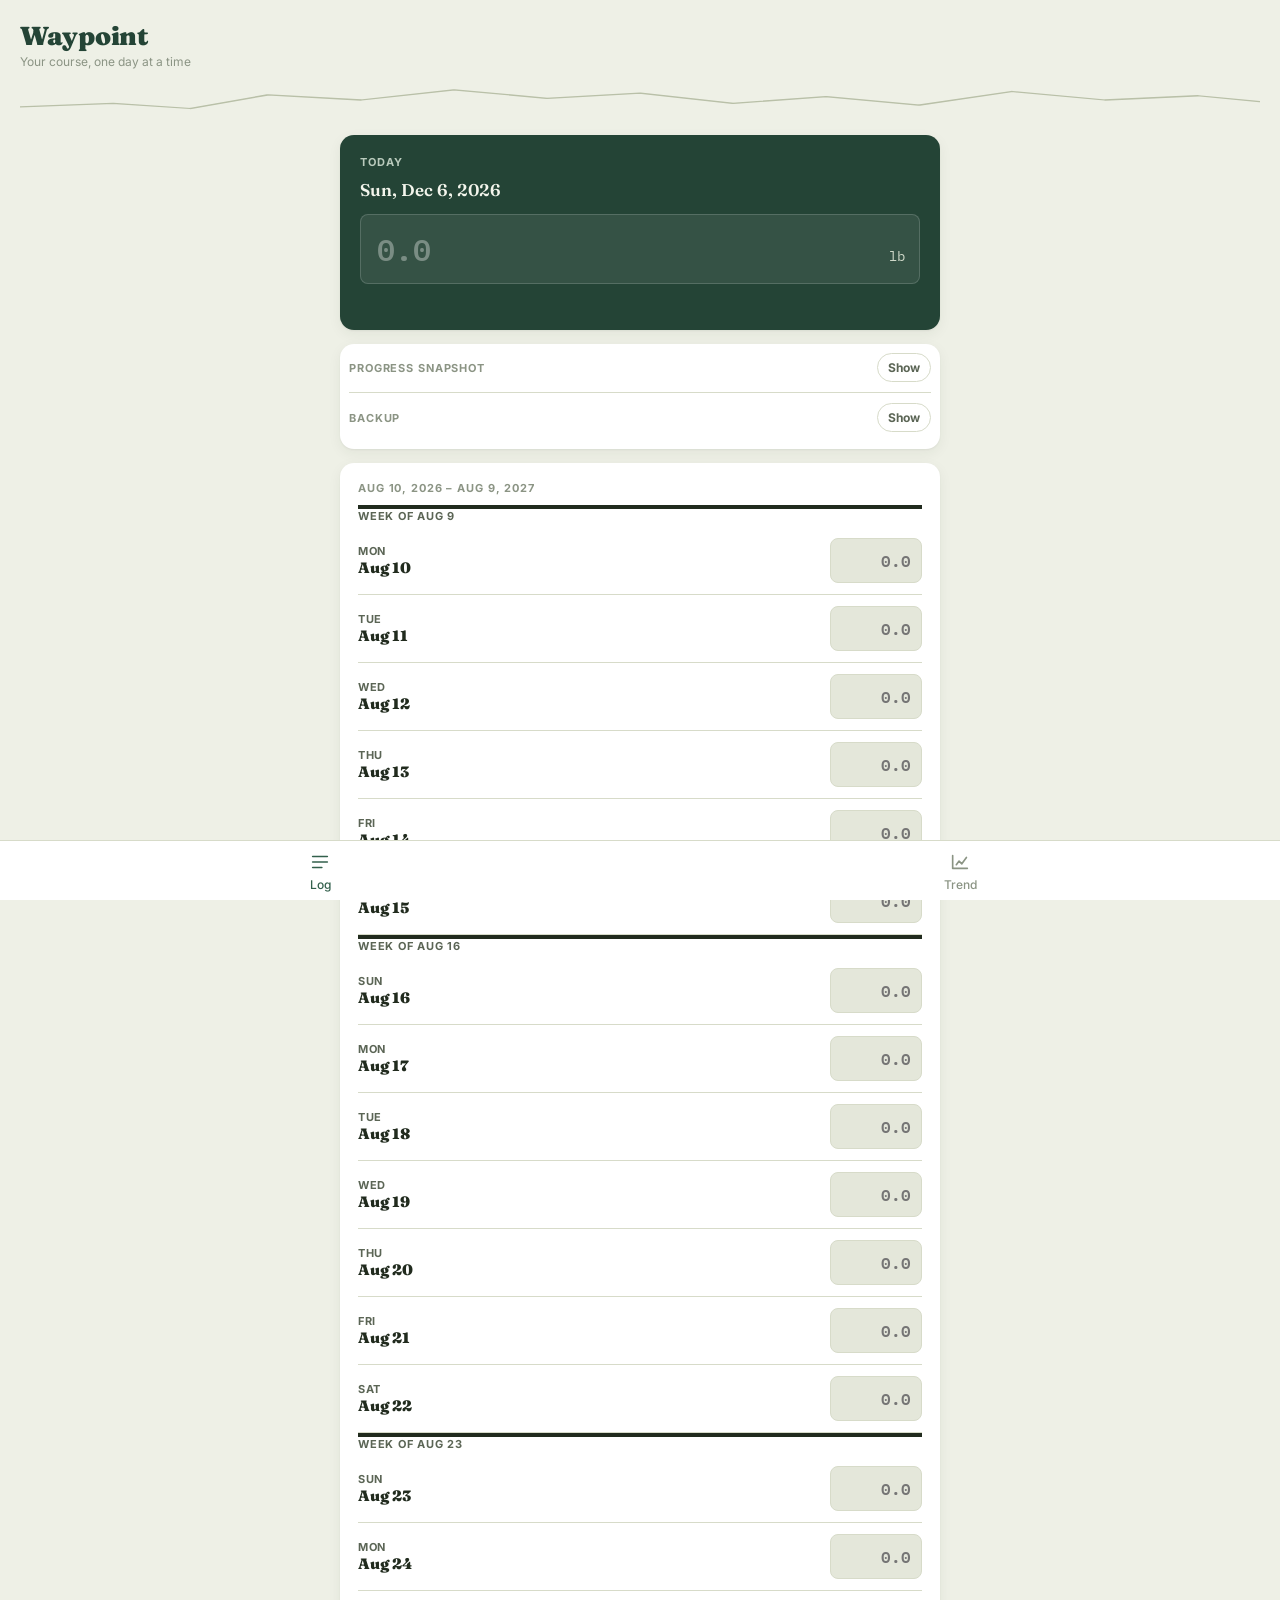
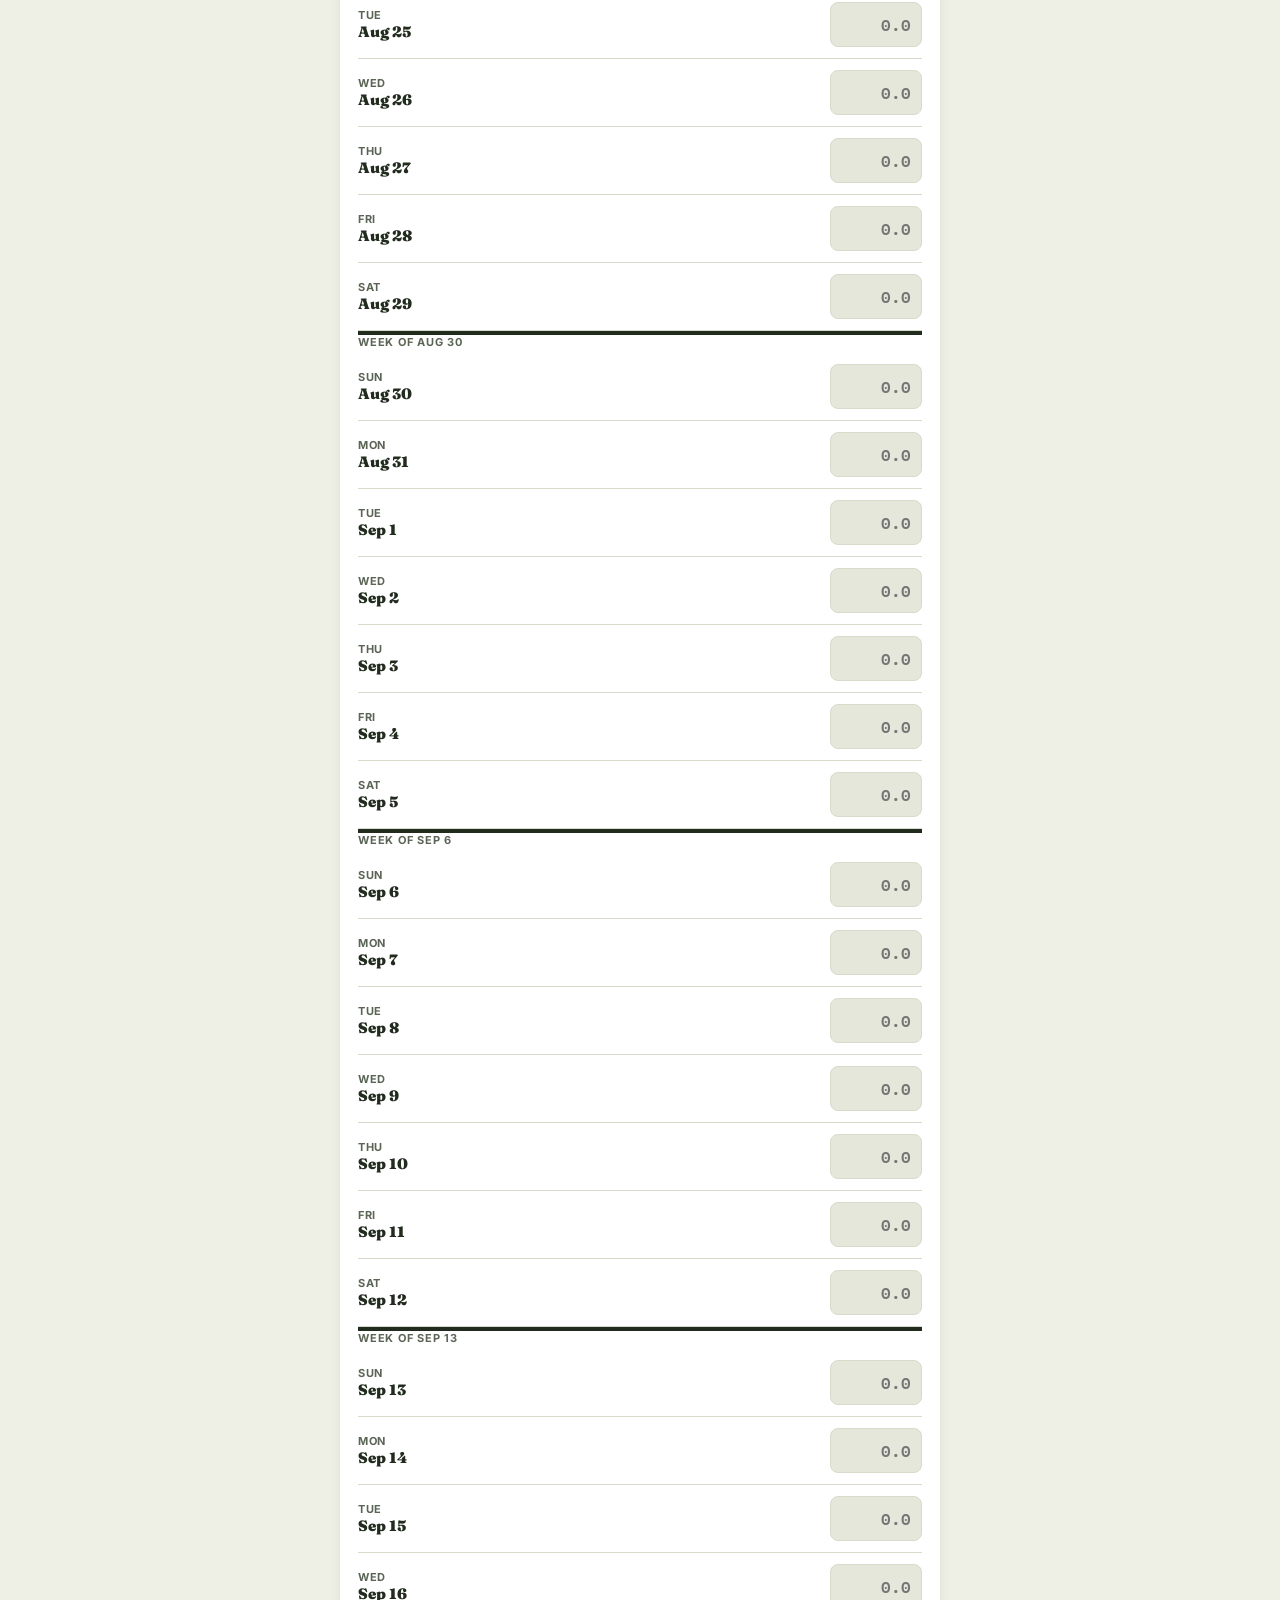
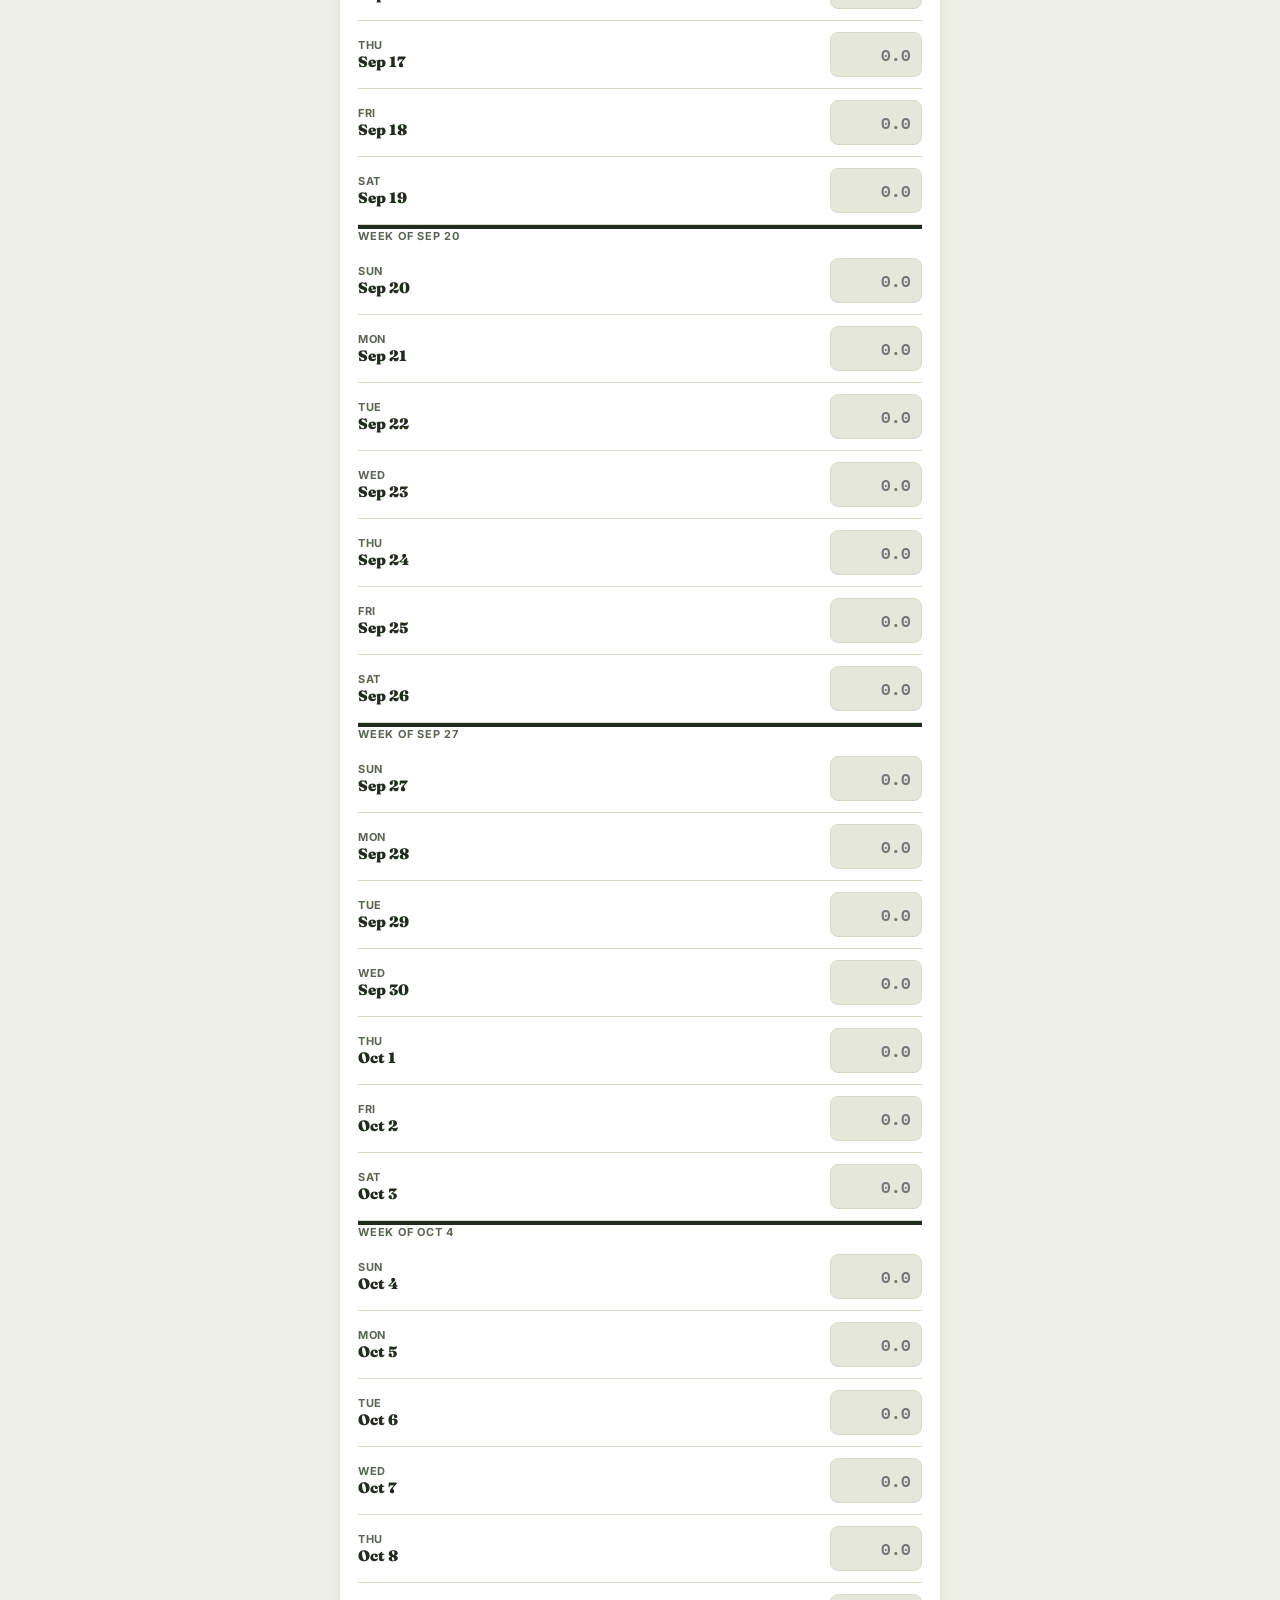
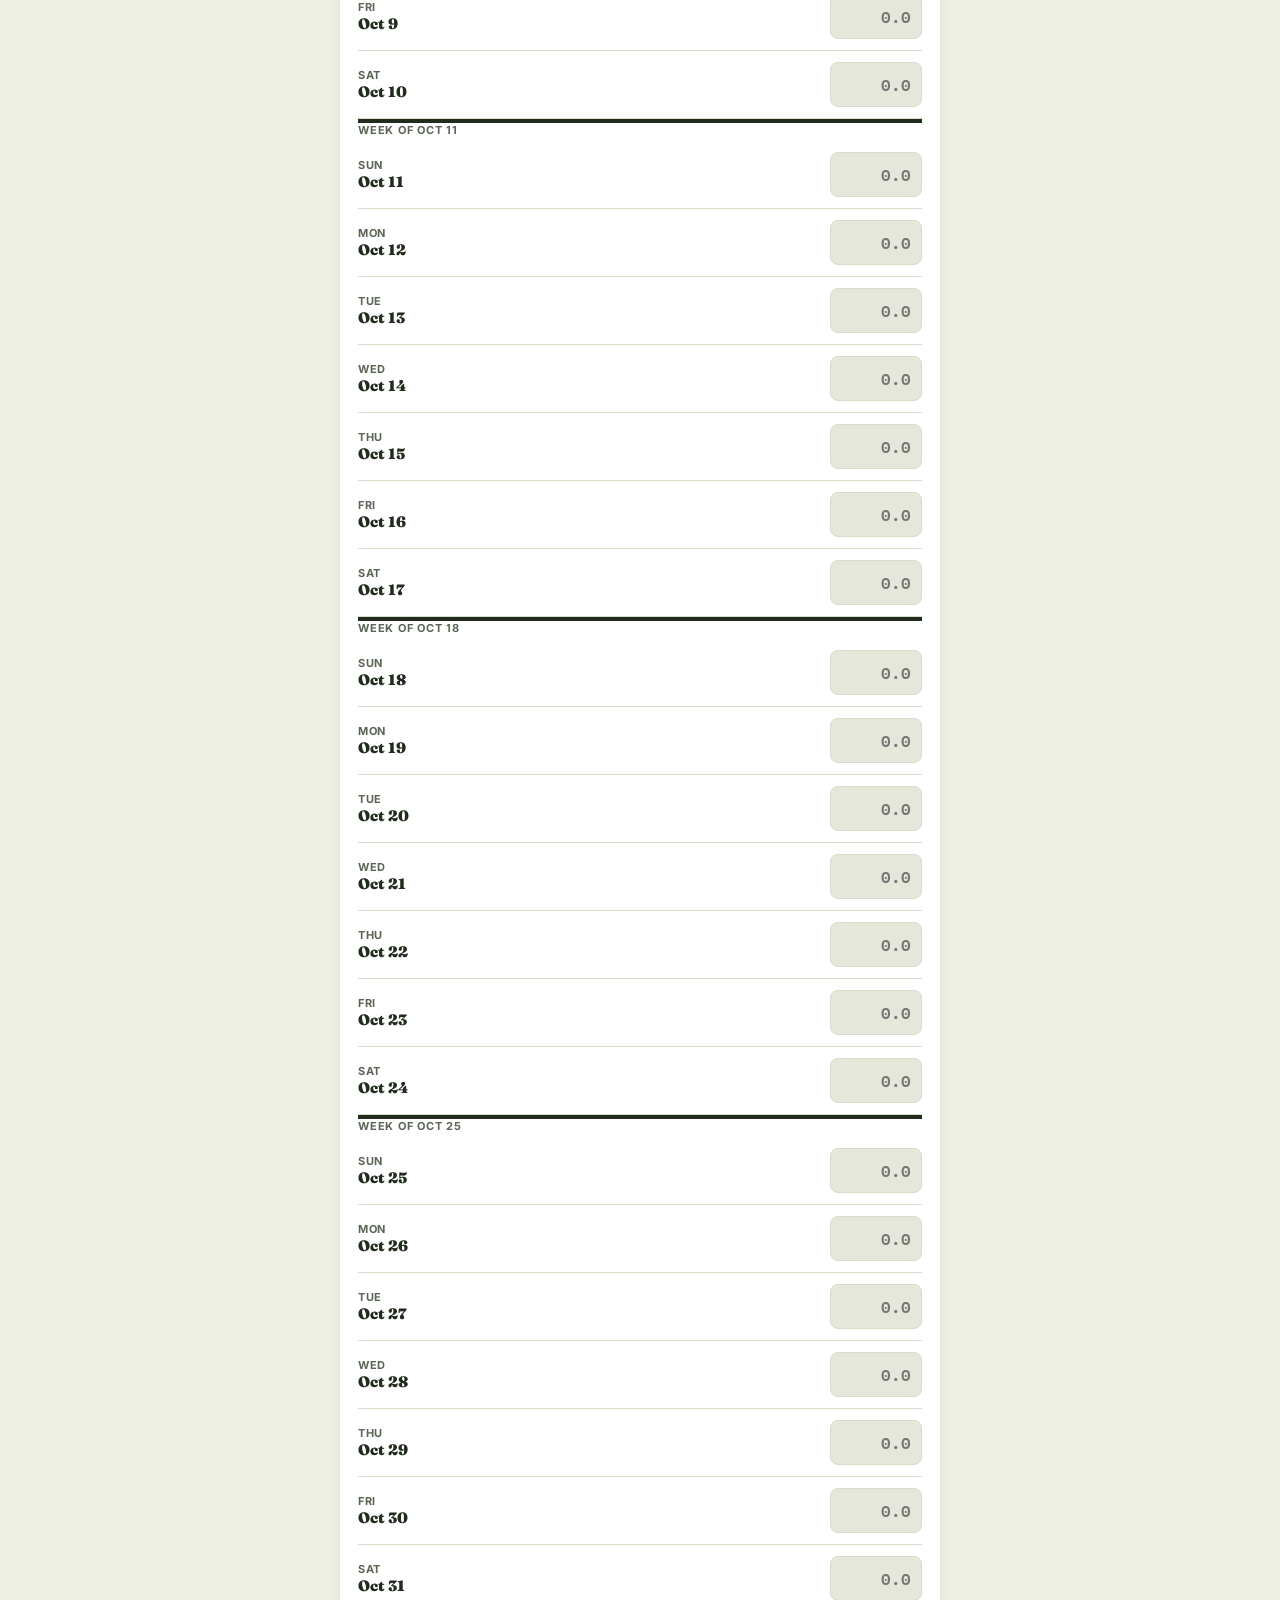
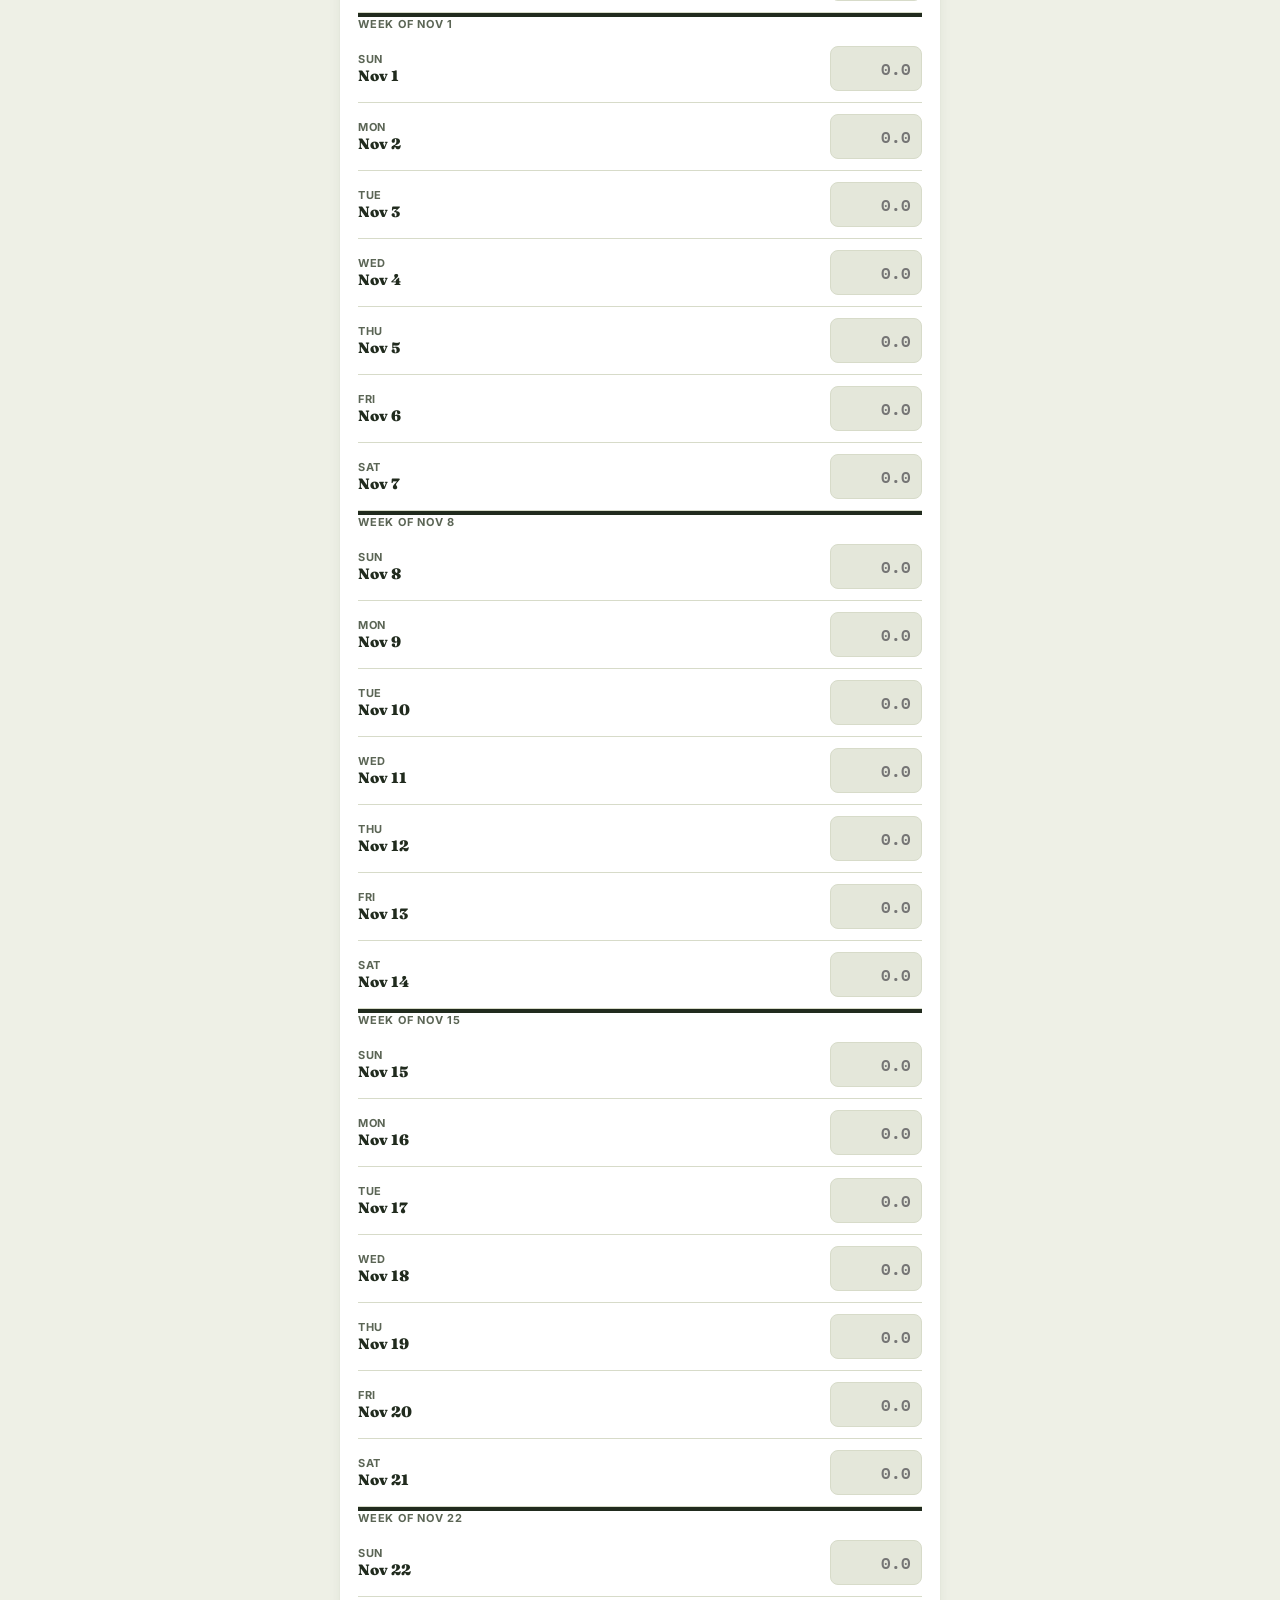
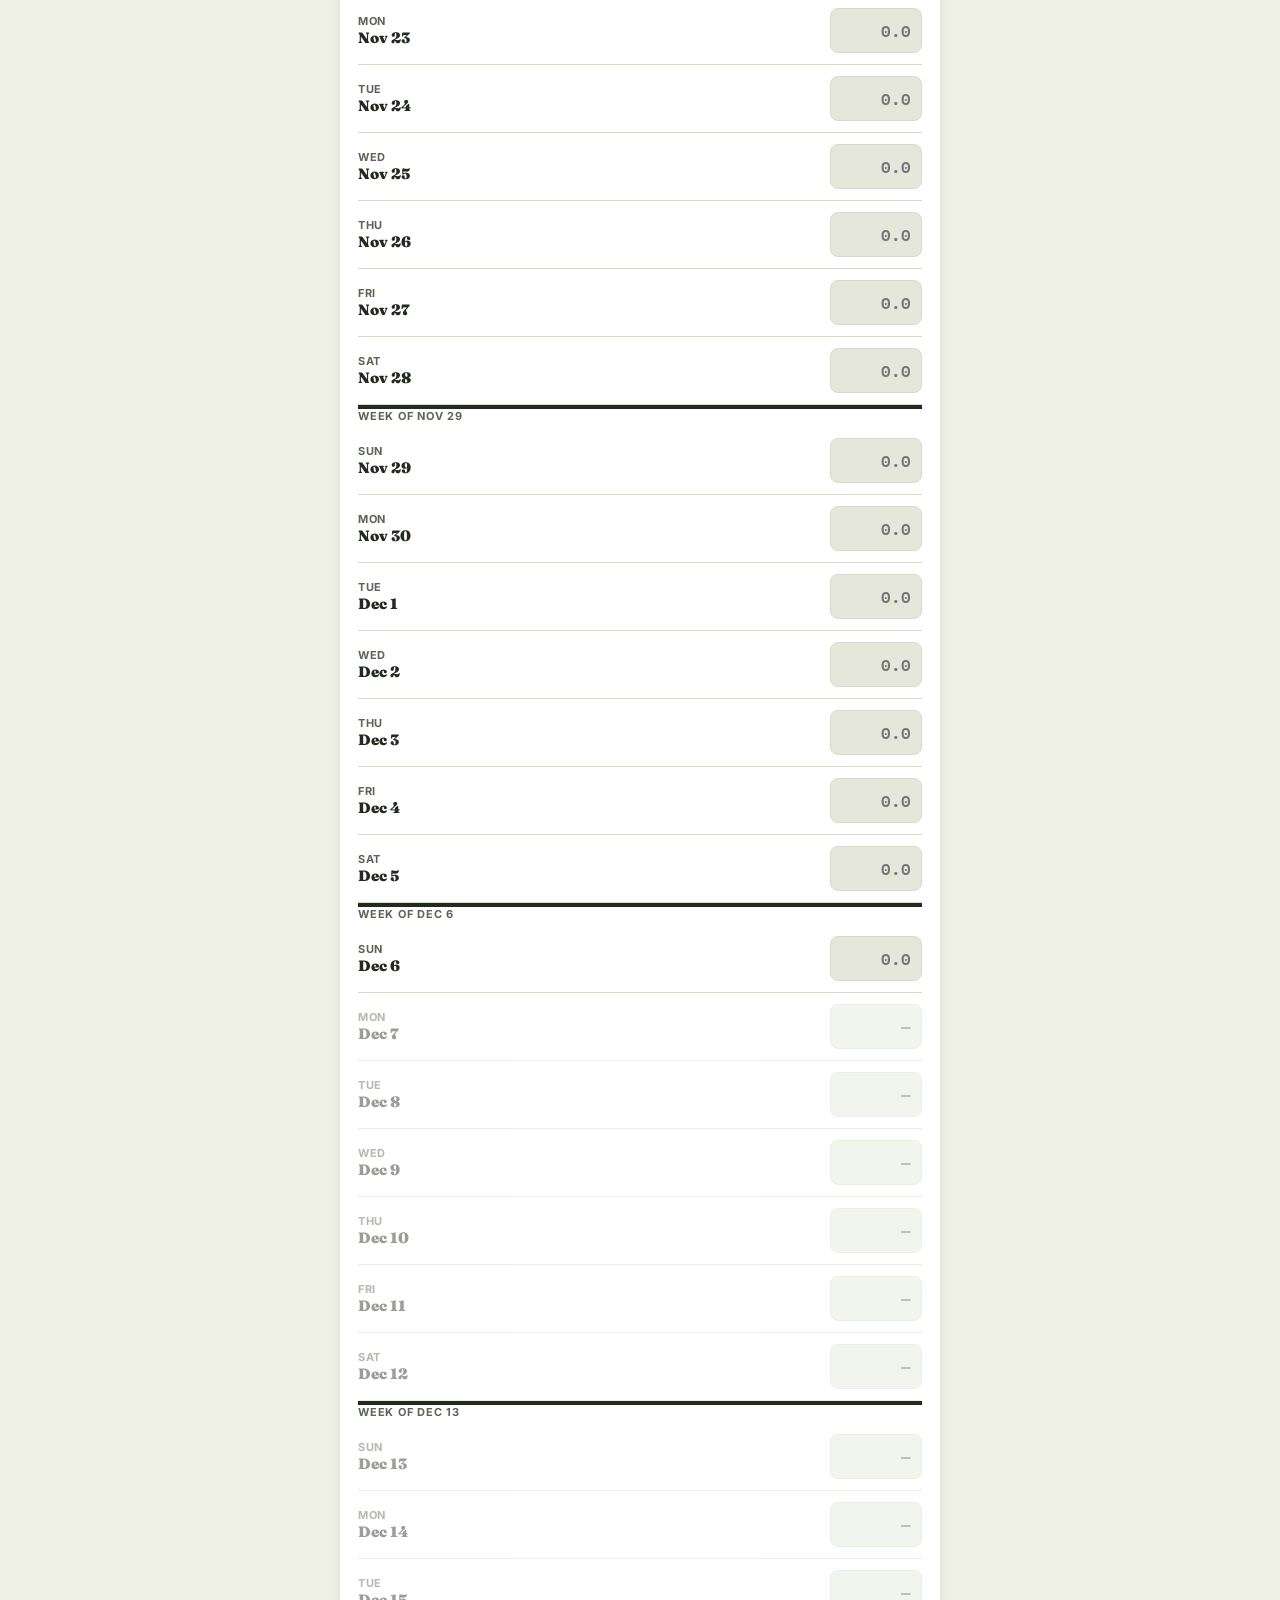
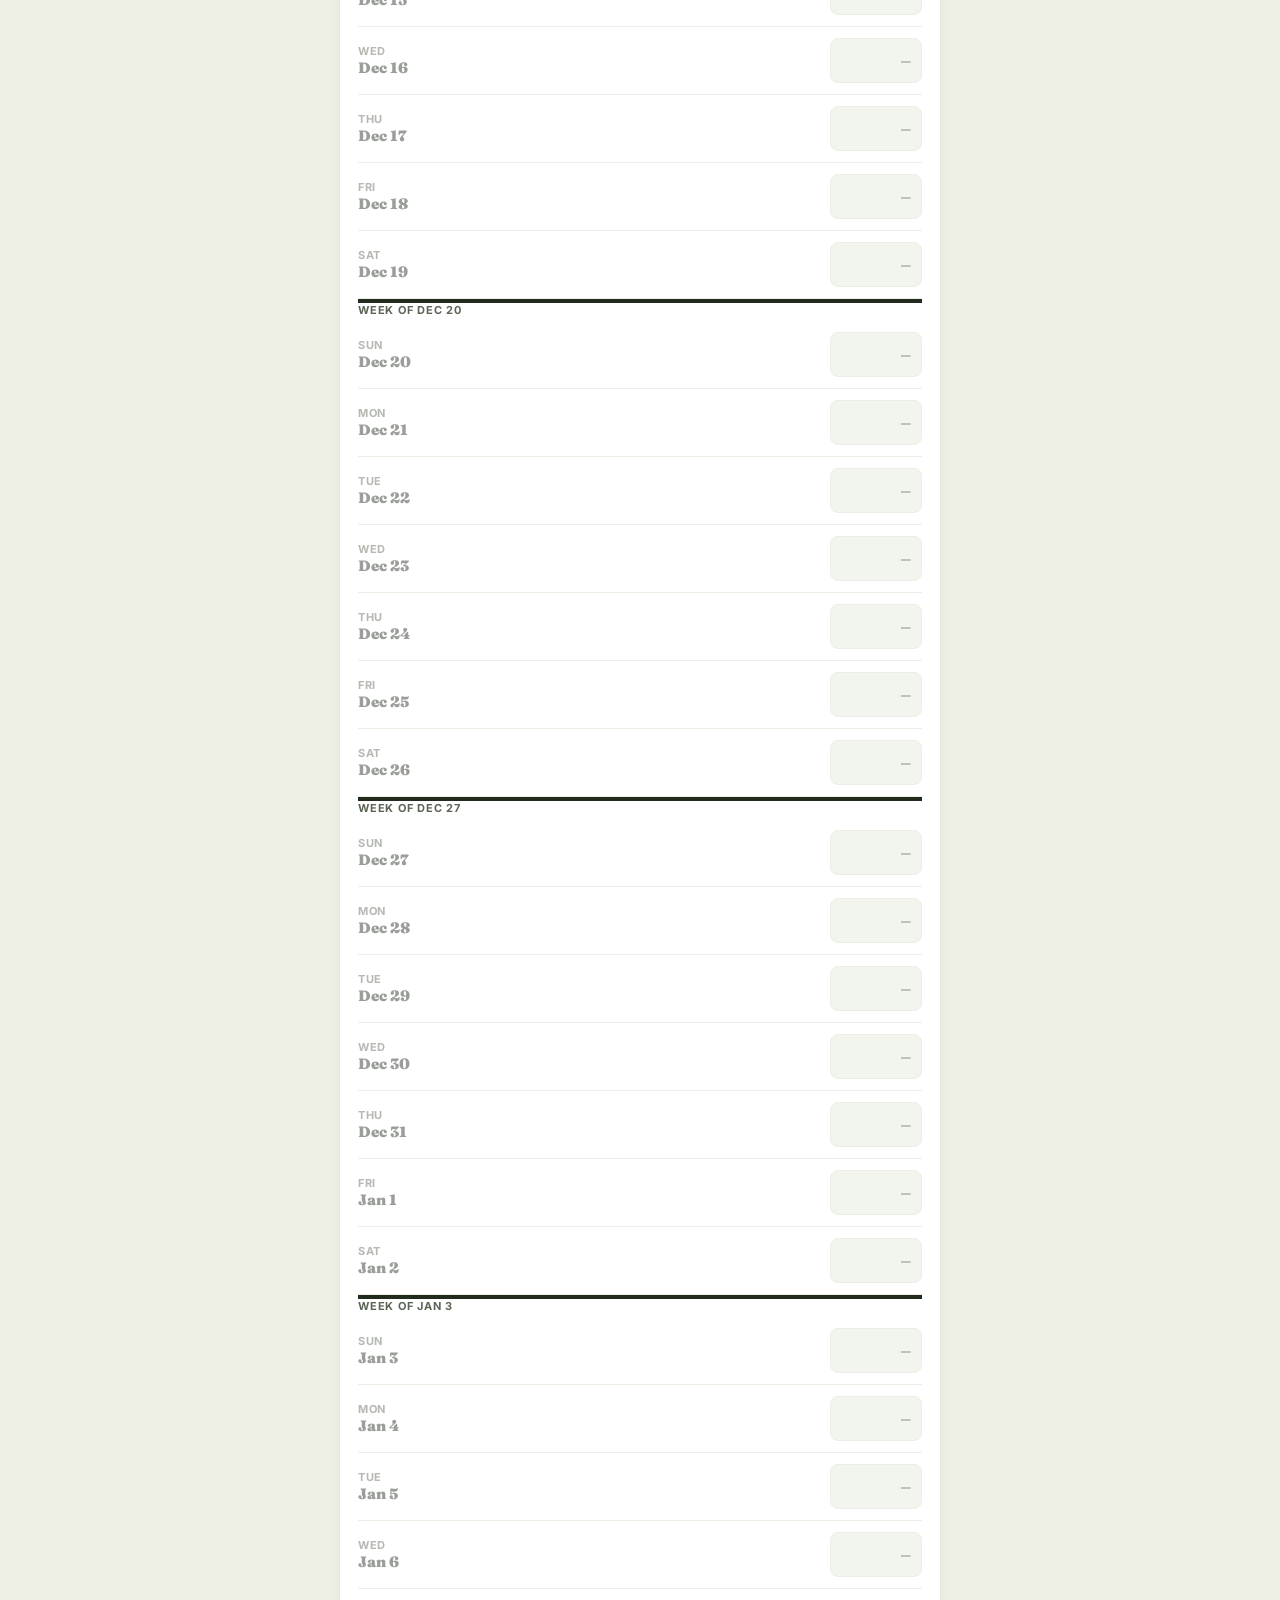
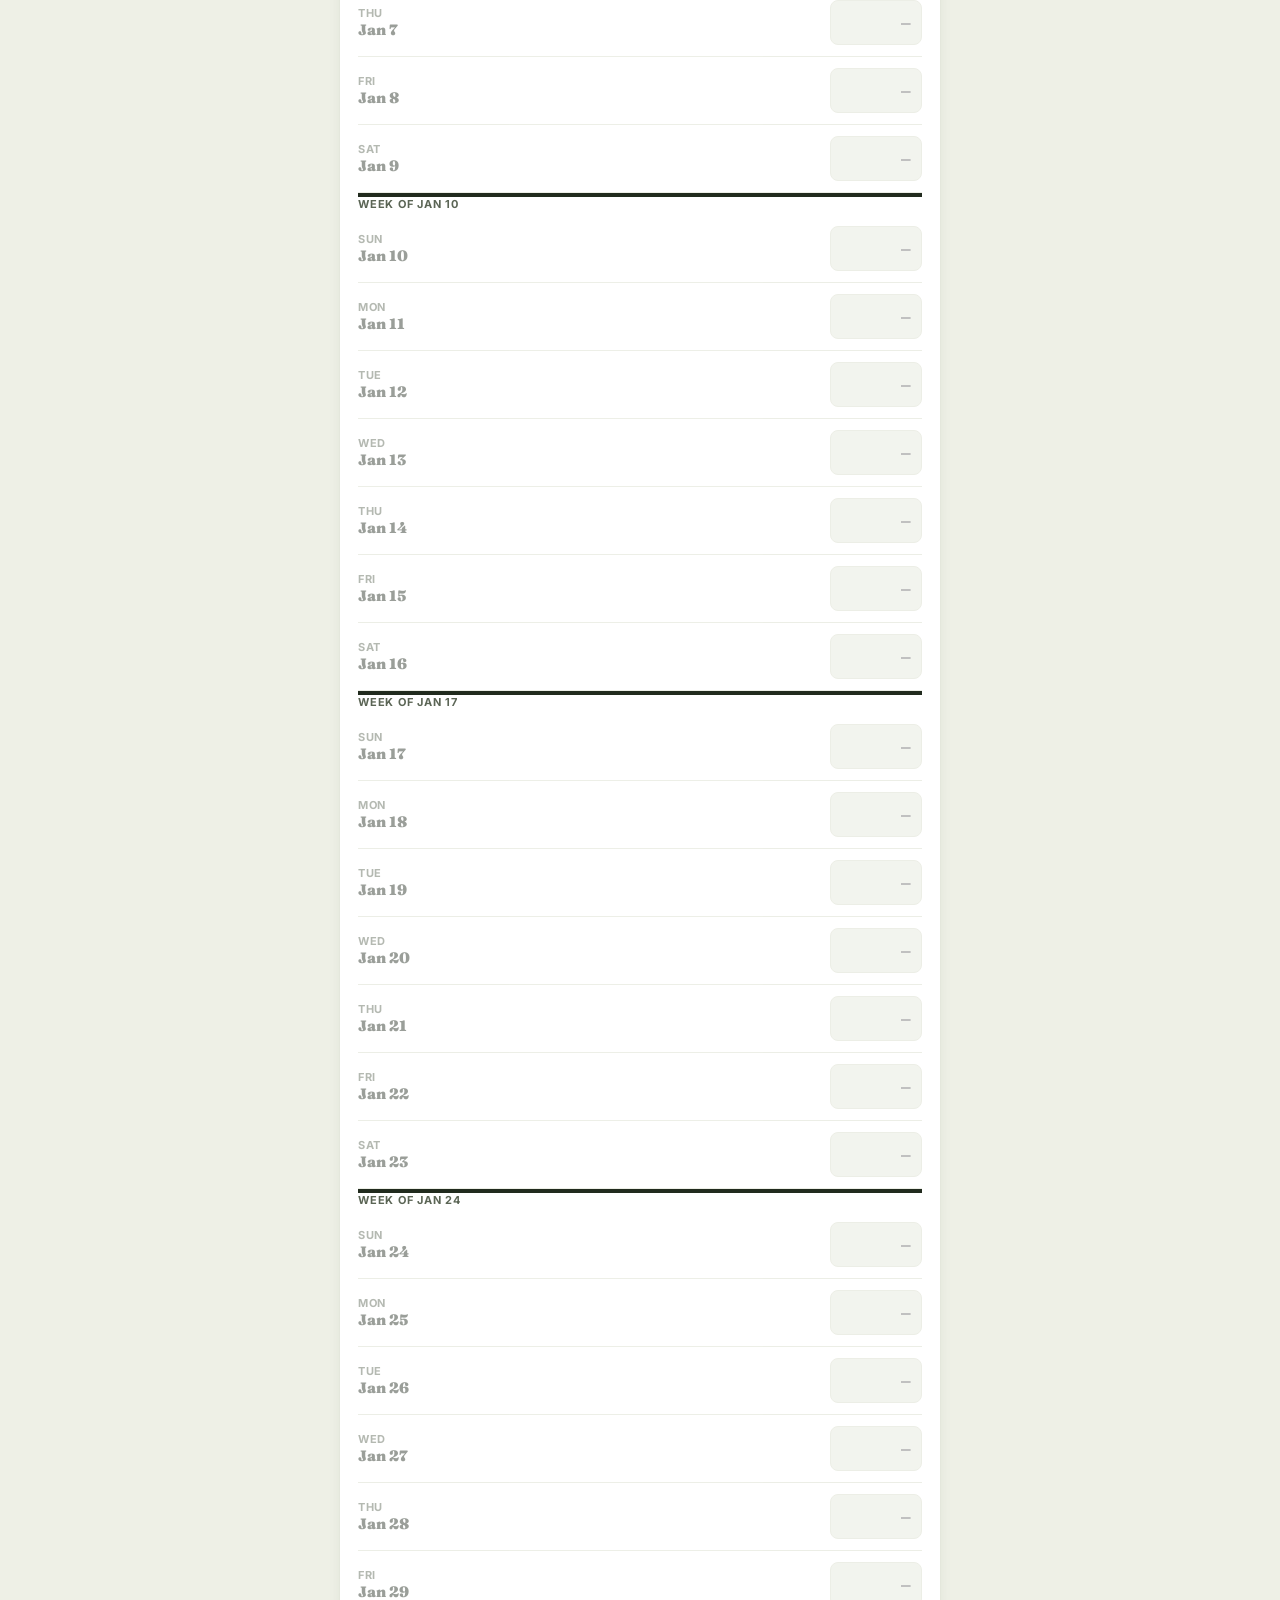
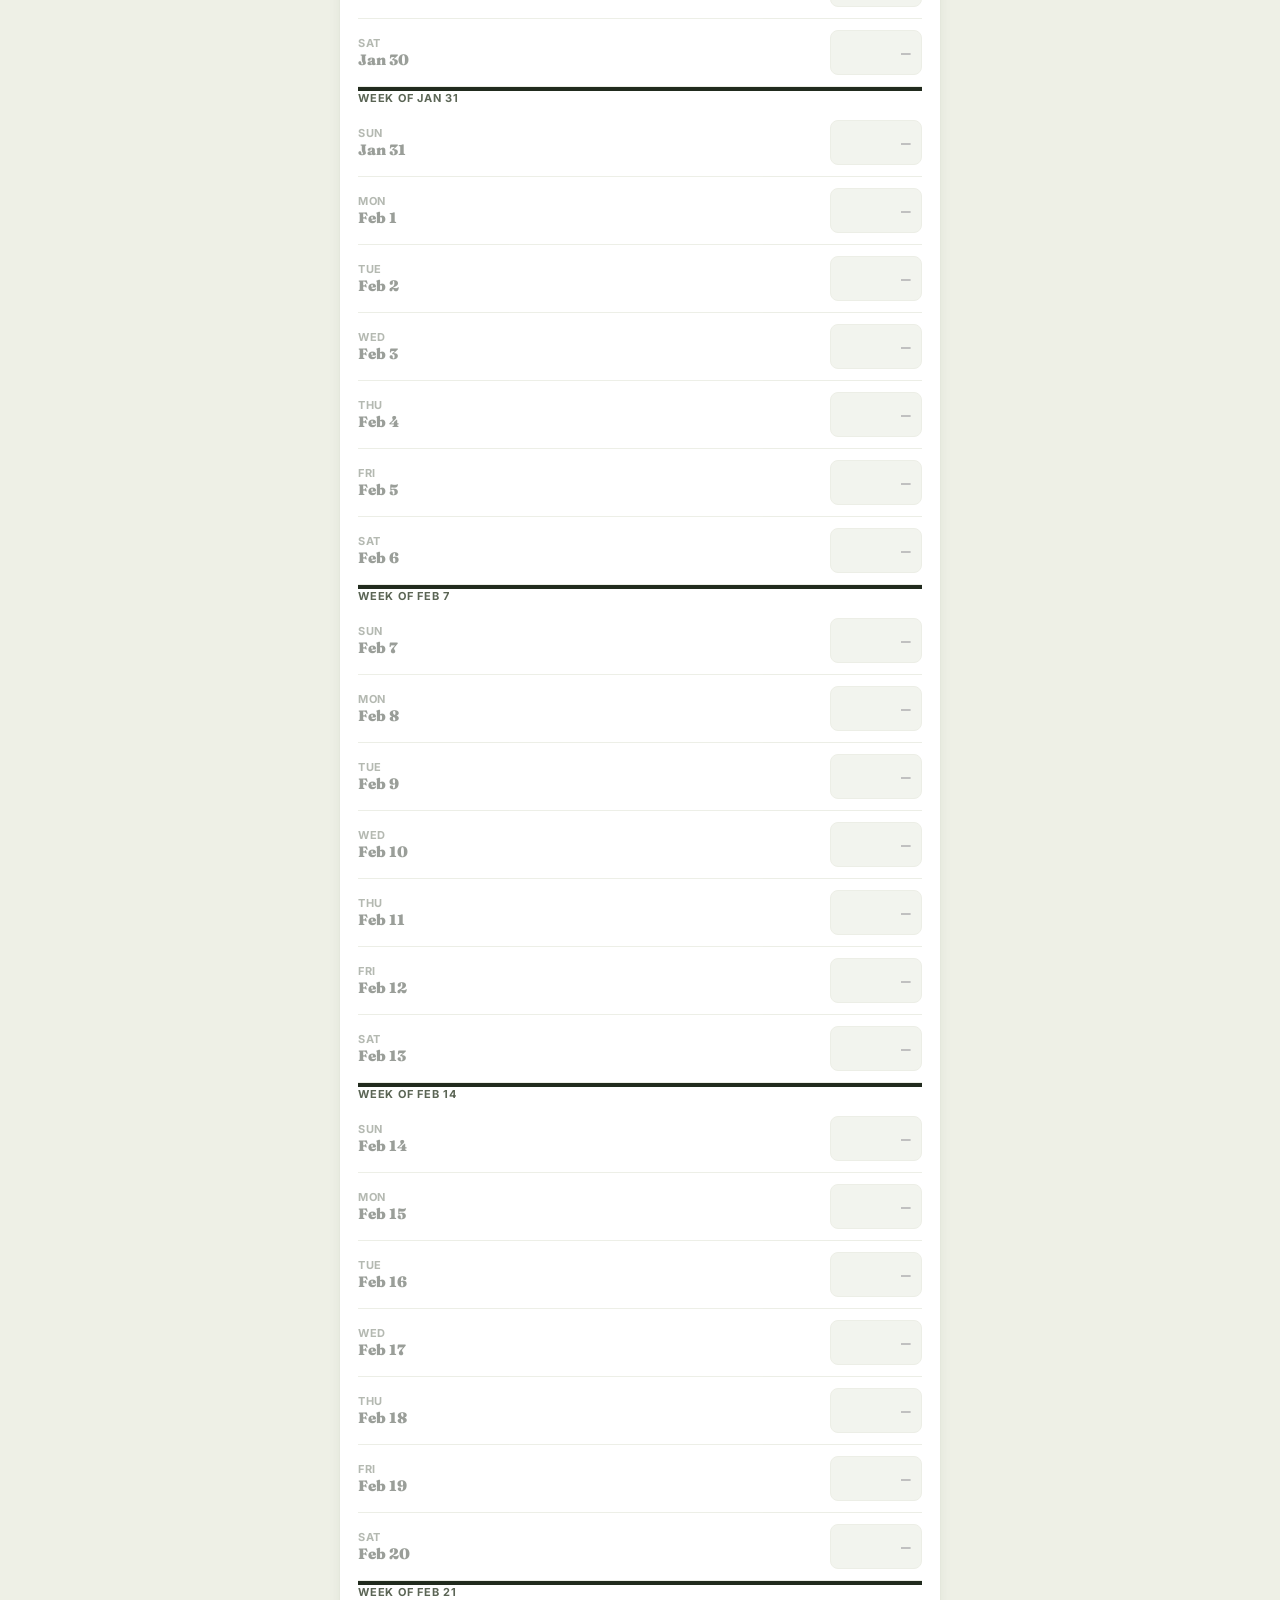
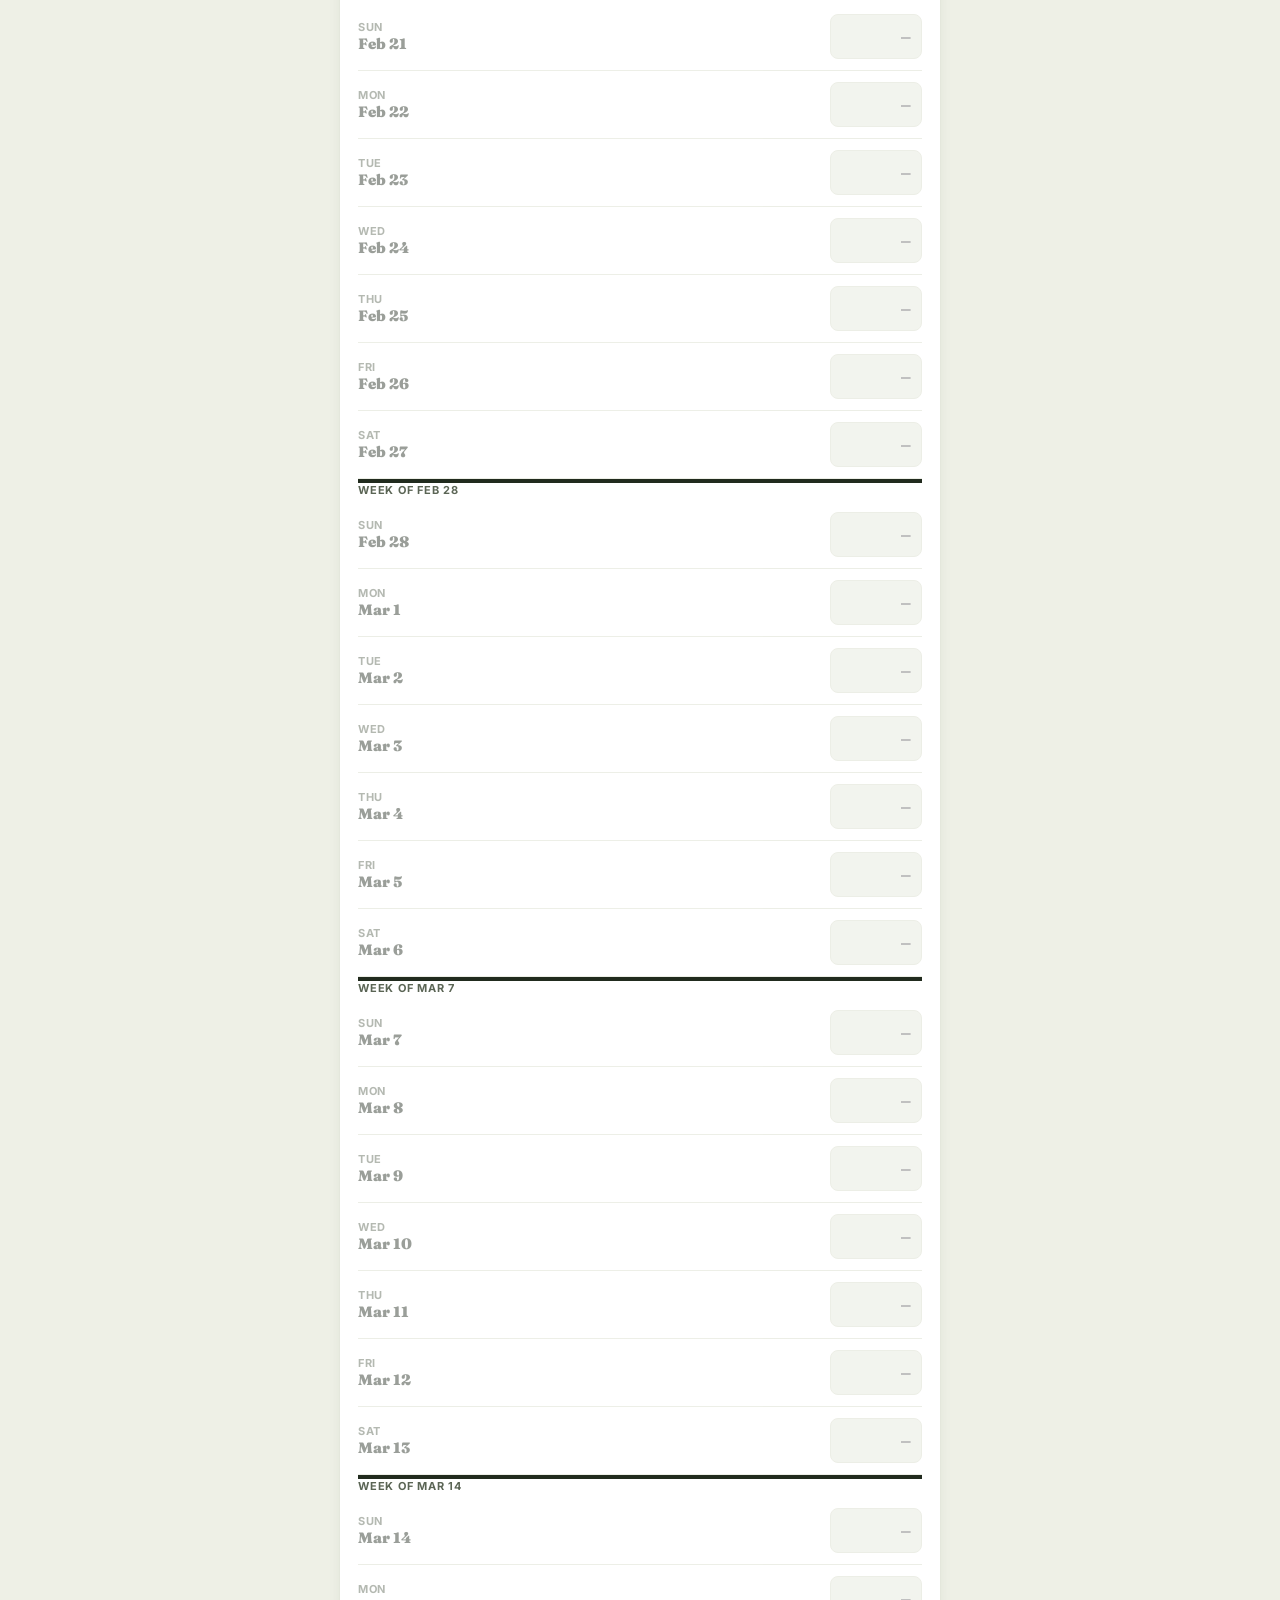
==== index.html @ cbf8e3ad "Add files via upload" ====
<!DOCTYPE html>
<html lang="en">
<head>
<meta charset="UTF-8">
<meta name="viewport" content="width=device-width, initial-scale=1, viewport-fit=cover">
<meta name="theme-color" content="#33604c">
<title>Waypoint — Log</title>
<link rel="manifest" href="manifest.json">
<link rel="icon" href="icons/icon-192.png">
<link rel="apple-touch-icon" href="icons/icon-192.png">
<link rel="stylesheet" href="css/style.css">
</head>
<body>

<header class="app-header">
  <div class="app-header__top">
    <div>
      <h1 class="app-name">Waypoint</h1>
      <p class="app-tagline">Your course, one day at a time</p>
    </div>
    <button type="button" class="install-btn" data-install-app hidden>Install App</button>
  </div>
  <svg class="horizon" viewBox="0 0 400 40" preserveAspectRatio="none" aria-hidden="true">
    <polyline points="0,28 30,24 55,30 80,14 110,20 140,8 170,18 200,12 230,24 260,16 290,26 320,10 350,20 380,15 400,22"
      fill="none" stroke="currentColor" stroke-width="1.5" stroke-linecap="round" stroke-linejoin="round" />
  </svg>
</header>

<main>
  <section class="today-card" aria-labelledby="today-label">
    <p class="section-label" id="today-label">Today</p>
    <p class="today-date" id="today-date-display"></p>
    <div class="weight-input-row">
      <input type="number" id="today-input" inputmode="decimal" step="0.1" placeholder="0.0" aria-label="Today's weight in pounds">
      <span class="unit">lb</span>
    </div>
    <p class="save-hint" id="today-hint" aria-live="polite"></p>
  </section>

  <section class="card card-compact" aria-labelledby="progress-label" style="margin-top:14px;">
    <div class="section-head">
      <p class="section-label" id="progress-label">Progress snapshot</p>
      <button type="button" class="panel-toggle" id="progress-toggle" aria-expanded="false" aria-controls="progress-panel">Show</button>
    </div>
    <div id="progress-panel" hidden>
      <div class="stat-row stat-row--tight">
        <div class="stat">
          <div class="stat__label">Start</div>
          <div class="stat__value" id="goal-stat-start">—</div>
        </div>
        <div class="stat">
          <div class="stat__label">Latest</div>
          <div class="stat__value" id="goal-stat-latest">—</div>
        </div>
        <div class="stat">
          <div class="stat__label">Total change</div>
          <div class="stat__value" id="goal-stat-change">—</div>
        </div>
        <div class="stat">
          <div class="stat__label">To goal</div>
          <div class="stat__value" id="goal-stat-to-goal">—</div>
        </div>
      </div>

      <label class="field-label" for="goal-input">Goal weight (optional)</label>
      <div class="inline-input-row">
        <input type="number" id="goal-input" inputmode="decimal" step="0.1" placeholder="e.g. 185.0" aria-label="Goal weight in pounds">
        <span class="unit">lb</span>
      </div>
      <p class="save-hint save-hint--card" id="goal-hint">Leave blank to track without a goal.</p>
    </div>

    <hr class="section-divider" aria-hidden="true">

    <div class="section-head">
      <p class="section-label" id="backup-label">Backup</p>
      <button type="button" class="panel-toggle" id="backup-toggle" aria-expanded="false" aria-controls="backup-panel">Show</button>
    </div>
    <div id="backup-panel" hidden>
      <div class="action-row">
        <button type="button" class="action-btn" id="export-data-btn">Export data</button>
        <button type="button" class="action-btn" id="import-data-btn">Import data</button>
        <input type="file" id="import-data-file" accept="application/json" hidden>
      </div>
      <p class="save-hint save-hint--card">Optional: export/import your entries as JSON.</p>
    </div>
  </section>

  <section class="card" aria-labelledby="year-label" style="margin-top:14px;">
    <p class="section-label" id="year-label"></p>
    <ul class="day-list" id="day-list"></ul>
  </section>
</main>

<nav class="tabbar" aria-label="Sections">
  <a href="index.html" aria-current="page">
    <svg viewBox="0 0 24 24" fill="none" stroke="currentColor" stroke-width="1.8" stroke-linecap="round" stroke-linejoin="round"><path d="M4 6h16M4 12h16M4 18h10"/></svg>
    Log
  </a>
  <a href="chart.html">
    <svg viewBox="0 0 24 24" fill="none" stroke="currentColor" stroke-width="1.8" stroke-linecap="round" stroke-linejoin="round"><path d="M4 19V5m0 14h16M8 15l3-4 3 3 5-7"/></svg>
    Trend
  </a>
</nav>

<div class="toast" id="toast" role="status"></div>

<script src="vendor/dexie.min.js"></script>
<script src="js/db.js"></script>
<script src="js/install.js"></script>
<script src="js/log.js"></script>
</body>
</html>
---- css/style.css ----
@import url('fonts.css');

:root {
  --bg: #eef0e6;
  --surface: #ffffff;
  --surface-sunken: #e4e7da;
  --ink: #212b1e;
  --ink-soft: #5b6555;
  --ink-faint: #8b9484;
  --line: #d7dbc9;
  --line-strong: #b9c0a8;
  --pine: #33604c;
  --pine-deep: #244436;
  --rust: #a85327;
  --rust-soft: #f3e2d5;
  --moss: #3f7a5e;
  --moss-soft: #dfeee5;
  --focus: #1f4fd8;
  --radius: 14px;
  --radius-sm: 8px;
  --shadow: 0 1px 2px rgba(33, 43, 30, 0.06), 0 4px 14px rgba(33, 43, 30, 0.06);
  --safe-top: env(safe-area-inset-top, 0px);
  --safe-bottom: env(safe-area-inset-bottom, 0px);
}

* { box-sizing: border-box; }

html, body {
  margin: 0;
  padding: 0;
  background: var(--bg);
  color: var(--ink);
  font-family: 'Inter', system-ui, sans-serif;
  -webkit-tap-highlight-color: transparent;
  overscroll-behavior-y: none;
}

body {
  min-height: 100vh;
  min-height: 100dvh;
  display: flex;
  flex-direction: column;
  padding-bottom: calc(64px + var(--safe-bottom));
}

@media (prefers-reduced-motion: reduce) {
  * { animation-duration: 0.01ms !important; transition-duration: 0.01ms !important; }
}

a { color: inherit; }

.visually-hidden {
  position: absolute;
  width: 1px; height: 1px;
  padding: 0; margin: -1px;
  overflow: hidden;
  clip: rect(0,0,0,0);
  white-space: nowrap; border: 0;
}

:focus-visible {
  outline: 2px solid var(--focus);
  outline-offset: 2px;
  border-radius: 4px;
}

/* ---------- Header ---------- */

.app-header {
  padding: calc(20px + var(--safe-top)) 20px 0;
  background: var(--bg);
}

.app-header__top {
  display: flex;
  align-items: baseline;
  justify-content: space-between;
  gap: 12px;
}

.app-name {
  font-family: 'Fraunces', serif;
  font-weight: 900;
  font-size: 26px;
  letter-spacing: -0.01em;
  margin: 0;
  color: var(--pine-deep);
}

.app-tagline {
  font-size: 12px;
  color: var(--ink-faint);
  margin: 2px 0 0;
}

.install-btn {
  border: 1px solid var(--line-strong);
  background: var(--surface);
  color: var(--pine-deep);
  font-family: 'Inter', sans-serif;
  font-size: 12px;
  font-weight: 700;
  line-height: 1;
  padding: 8px 11px;
  border-radius: 999px;
  white-space: nowrap;
}

.install-btn:hover {
  background: var(--surface-sunken);
}

@media (max-width: 540px) {
  .install-btn {
    font-size: 11px;
    padding: 7px 9px;
  }
}

.horizon {
  display: block;
  width: 100%;
  height: 34px;
  margin-top: 14px;
  color: var(--line-strong);
}

/* ---------- Bottom nav ---------- */

.tabbar {
  position: fixed;
  left: 0; right: 0; bottom: 0;
  display: flex;
  background: var(--surface);
  border-top: 1px solid var(--line);
  padding-bottom: var(--safe-bottom);
  z-index: 10;
}

.tabbar a {
  flex: 1;
  display: flex;
  flex-direction: column;
  align-items: center;
  gap: 4px;
  padding: 10px 0 8px;
  text-decoration: none;
  color: var(--ink-faint);
  font-size: 12px;
  font-weight: 500;
}

.tabbar a svg { width: 22px; height: 22px; }

.tabbar a[aria-current="page"] {
  color: var(--pine);
}

.tabbar a[aria-current="page"] svg {
  stroke: var(--pine);
}

/* ---------- Main ---------- */

main {
  flex: 1;
  padding: 18px 20px 32px;
  max-width: 640px;
  width: 100%;
  margin: 0 auto;
}

/* ---------- Cards ---------- */

.card {
  background: var(--surface);
  border-radius: var(--radius);
  box-shadow: var(--shadow);
  padding: 18px;
}

.card-compact {
  padding: 9px;
}

.card + .card { margin-top: 14px; }

.section-label {
  font-size: 11px;
  text-transform: uppercase;
  letter-spacing: 0.08em;
  color: var(--ink-faint);
  font-weight: 700;
  margin: 0 0 10px;
}

.section-head {
  display: flex;
  align-items: center;
  justify-content: space-between;
  gap: 10px;
  margin-bottom: 8px;
}

.section-head .section-label {
  margin-bottom: 0;
}

.panel-toggle {
  border: 1px solid var(--line);
  background: var(--surface);
  color: var(--ink-soft);
  font-family: 'Inter', sans-serif;
  font-size: 12px;
  font-weight: 700;
  padding: 6px 10px;
  border-radius: 999px;
}

.panel-toggle:hover {
  background: var(--surface-sunken);
}

.section-divider {
  border: 0;
  border-top: 1px solid var(--line);
  margin: 10px 0;
}

/* ---------- Today entry ---------- */

.today-card {
  background: var(--pine-deep);
  color: #f3f5ec;
  border-radius: var(--radius);
  padding: 20px;
  box-shadow: var(--shadow);
}

.today-card .section-label { color: #b9cabc; }

.today-date {
  font-family: 'Fraunces', serif;
  font-weight: 600;
  font-size: 17px;
  margin: 0 0 14px;
}

.weight-input-row {
  display: flex;
  align-items: baseline;
  gap: 10px;
  background: rgba(255,255,255,0.08);
  border: 1px solid rgba(255,255,255,0.16);
  border-radius: var(--radius-sm);
  padding: 10px 14px;
}

.weight-input-row input[type="number"] {
  flex: 1;
  min-width: 0;
  background: transparent;
  border: none;
  color: #fdfdf9;
  font-family: 'IBM Plex Mono', monospace;
  font-size: 30px;
  font-weight: 600;
  -moz-appearance: textfield;
}

.weight-input-row input[type="number"]::-webkit-outer-spin-button,
.weight-input-row input[type="number"]::-webkit-inner-spin-button {
  -webkit-appearance: none;
  margin: 0;
}

.weight-input-row input::placeholder { color: rgba(253,253,249,0.35); }

.weight-input-row .unit {
  font-family: 'IBM Plex Mono', monospace;
  font-size: 14px;
  color: #cfd9c9;
}

.save-hint {
  font-size: 12px;
  color: #b9cabc;
  margin: 10px 2px 0;
  min-height: 16px;
}

.save-hint--card {
  color: var(--ink-faint);
  margin-top: 10px;
}

.field-label {
  display: block;
  font-size: 11px;
  text-transform: uppercase;
  letter-spacing: 0.07em;
  font-weight: 700;
  color: var(--ink-faint);
  margin-top: 12px;
  margin-bottom: 6px;
}

.inline-input-row {
  display: flex;
  align-items: center;
  gap: 8px;
  max-width: 220px;
}

.inline-input-row input[type="number"] {
  width: 100%;
  text-align: right;
  font-family: 'IBM Plex Mono', monospace;
  font-size: 16px;
  font-weight: 600;
  color: var(--ink);
  background: var(--surface-sunken);
  border: 1px solid var(--line);
  border-radius: var(--radius-sm);
  padding: 8px 10px;
  -moz-appearance: textfield;
}

.inline-input-row input[type="number"]::-webkit-outer-spin-button,
.inline-input-row input[type="number"]::-webkit-inner-spin-button {
  -webkit-appearance: none;
  margin: 0;
}

.inline-input-row .unit {
  font-family: 'IBM Plex Mono', monospace;
  font-size: 13px;
  color: var(--ink-faint);
}

.action-row {
  display: flex;
  gap: 8px;
  flex-wrap: wrap;
}

.action-btn {
  border: 1px solid var(--line);
  background: var(--surface);
  color: var(--ink);
  font-family: 'Inter', sans-serif;
  font-size: 13px;
  font-weight: 700;
  padding: 9px 12px;
  border-radius: 10px;
}

.action-btn:hover {
  background: var(--surface-sunken);
}

/* ---------- Day list ---------- */

.day-list {
  list-style: none;
  margin: 0;
  padding: 0;
}

.day-row {
  display: grid;
  grid-template-columns: 1fr auto;
  align-items: center;
  gap: 10px;
  padding: 11px 0;
  border-bottom: 1px solid var(--line);
}

.day-row:last-child { border-bottom: none; }

.day-row.is-future { opacity: 0.45; }

.day-row.is-week-start {
  border-top: none;
  padding-top: 11px;
}

.day-row__date {
  display: flex;
  flex-direction: column;
}

.day-row__weekday {
  font-size: 11px;
  text-transform: uppercase;
  letter-spacing: 0.06em;
  color: var(--ink-soft);
  font-weight: 800;
}

.day-row__day {
  font-family: 'Fraunces', serif;
  font-weight: 700;
  font-size: 15px;
}

.day-row__total {
  display: none;
}

.day-row__total.is-empty {
  color: var(--ink-faint);
}

.day-row input[type="number"] {
  width: 92px;
  text-align: right;
  font-family: 'IBM Plex Mono', monospace;
  font-size: 16px;
  font-weight: 600;
  color: var(--ink);
  background: var(--surface-sunken);
  border: 1px solid var(--line);
  border-radius: var(--radius-sm);
  padding: 8px 10px;
  -moz-appearance: textfield;
}

.day-row input[type="number"]::-webkit-outer-spin-button,
.day-row input[type="number"]::-webkit-inner-spin-button {
  -webkit-appearance: none;
  margin: 0;
}

.day-row input[type="number"]:focus {
  background: var(--surface);
}

.week-divider {
  display: flex;
  align-items: center;
  gap: 10px;
  margin: 22px 0 4px;
  padding-top: 10px;
  border-top: 4px solid var(--ink);
}

.week-divider:first-child {
  margin-top: 0;
  padding-top: 0;
}

.week-divider__label {
  font-size: 11px;
  font-weight: 800;
  text-transform: uppercase;
  letter-spacing: 0.07em;
  color: var(--ink-soft);
  white-space: nowrap;
}

.week-divider__avg {
  font-family: 'IBM Plex Mono', monospace;
  font-size: 12px;
  color: var(--ink);
  font-weight: 700;
  margin-left: auto;
  white-space: nowrap;
}

.week-divider__delta {
  font-family: 'IBM Plex Mono', monospace;
  font-size: 13px;
  font-weight: 600;
  padding: 3px 9px;
  border-radius: 999px;
}

.delta-up { background: var(--rust-soft); color: var(--rust); }
.delta-down { background: var(--moss-soft); color: var(--moss); }
.delta-flat { background: var(--surface-sunken); color: var(--ink-soft); }
.delta-none { background: transparent; color: var(--ink-faint); font-weight: 500; }

/* ---------- Weekly summary list (chart page) ---------- */

.weekly-list { list-style: none; margin: 0; padding: 0; }

.weekly-row {
  display: grid;
  grid-template-columns: 1fr auto auto;
  align-items: center;
  gap: 12px;
  padding: 12px 0;
  border-bottom: 1px solid var(--line);
}

.weekly-row:last-child { border-bottom: none; }

.weekly-row__range {
  font-size: 13px;
  color: var(--ink-soft);
}

.weekly-row__avg {
  font-family: 'IBM Plex Mono', monospace;
  font-size: 14px;
  color: var(--ink-faint);
  text-align: right;
}

.weekly-row__delta {
  font-family: 'IBM Plex Mono', monospace;
  font-size: 14px;
  font-weight: 700;
  text-align: right;
  min-width: 64px;
}

/* ---------- Chart ---------- */

.chart-wrap {
  position: relative;
  height: 260px;
}

.range-tabs {
  display: flex;
  gap: 6px;
  margin-bottom: 14px;
}

.range-tabs button {
  flex: 1;
  border: 1px solid var(--line);
  background: var(--surface);
  color: var(--ink-soft);
  font-family: 'Inter', sans-serif;
  font-size: 12px;
  font-weight: 600;
  padding: 8px 0;
  border-radius: 999px;
}

#smooth-toggle {
  flex: 0 0 auto;
  padding: 8px 14px;
}

.range-tabs button[aria-pressed="true"] {
  background: var(--pine);
  border-color: var(--pine);
  color: #fff;
}

#smooth-toggle[aria-pressed="true"] {
  background: var(--moss);
  border-color: var(--moss);
  color: #fff;
}

.stat-row {
  display: flex;
  gap: 10px;
  margin-top: 14px;
}

.stat-row--tight {
  margin-top: 0;
}

@media (max-width: 540px) {
  .stat-row--tight {
    display: grid;
    grid-template-columns: repeat(3, minmax(0, 1fr));
    gap: 8px;
  }

  .stat-row--tight .stat {
    min-width: 0;
    padding: 10px 8px;
  }

  .stat-row--tight .stat:last-child {
    grid-column: 1 / -1;
  }

  .inline-input-row {
    max-width: 190px;
  }

  .inline-input-row input[type="number"] {
    font-size: 14px;
    padding: 7px 9px;
  }
}

.stat {
  flex: 1;
  background: var(--surface-sunken);
  border-radius: var(--radius-sm);
  padding: 12px;
  text-align: center;
}

.stat__label {
  font-size: 10px;
  text-transform: uppercase;
  letter-spacing: 0.06em;
  color: var(--ink-faint);
  font-weight: 700;
}

.stat__value {
  font-family: 'IBM Plex Mono', monospace;
  font-size: 18px;
  font-weight: 600;
  margin-top: 4px;
}

.empty-state {
  text-align: center;
  padding: 36px 16px;
  color: var(--ink-faint);
}

.empty-state svg { width: 64px; height: 64px; margin-bottom: 12px; color: var(--line-strong); }

.empty-state p { margin: 4px 0; font-size: 14px; }

.toast {
  position: fixed;
  left: 50%;
  bottom: calc(78px + var(--safe-bottom));
  transform: translateX(-50%) translateY(8px);
  background: var(--pine-deep);
  color: #f3f5ec;
  font-size: 13px;
  font-weight: 500;
  padding: 9px 16px;
  border-radius: 999px;
  box-shadow: var(--shadow);
  opacity: 0;
  pointer-events: none;
  transition: opacity 0.2s ease, transform 0.2s ease;
  z-index: 20;
}

.toast.is-visible {
  opacity: 1;
  transform: translateX(-50%) translateY(0);
}
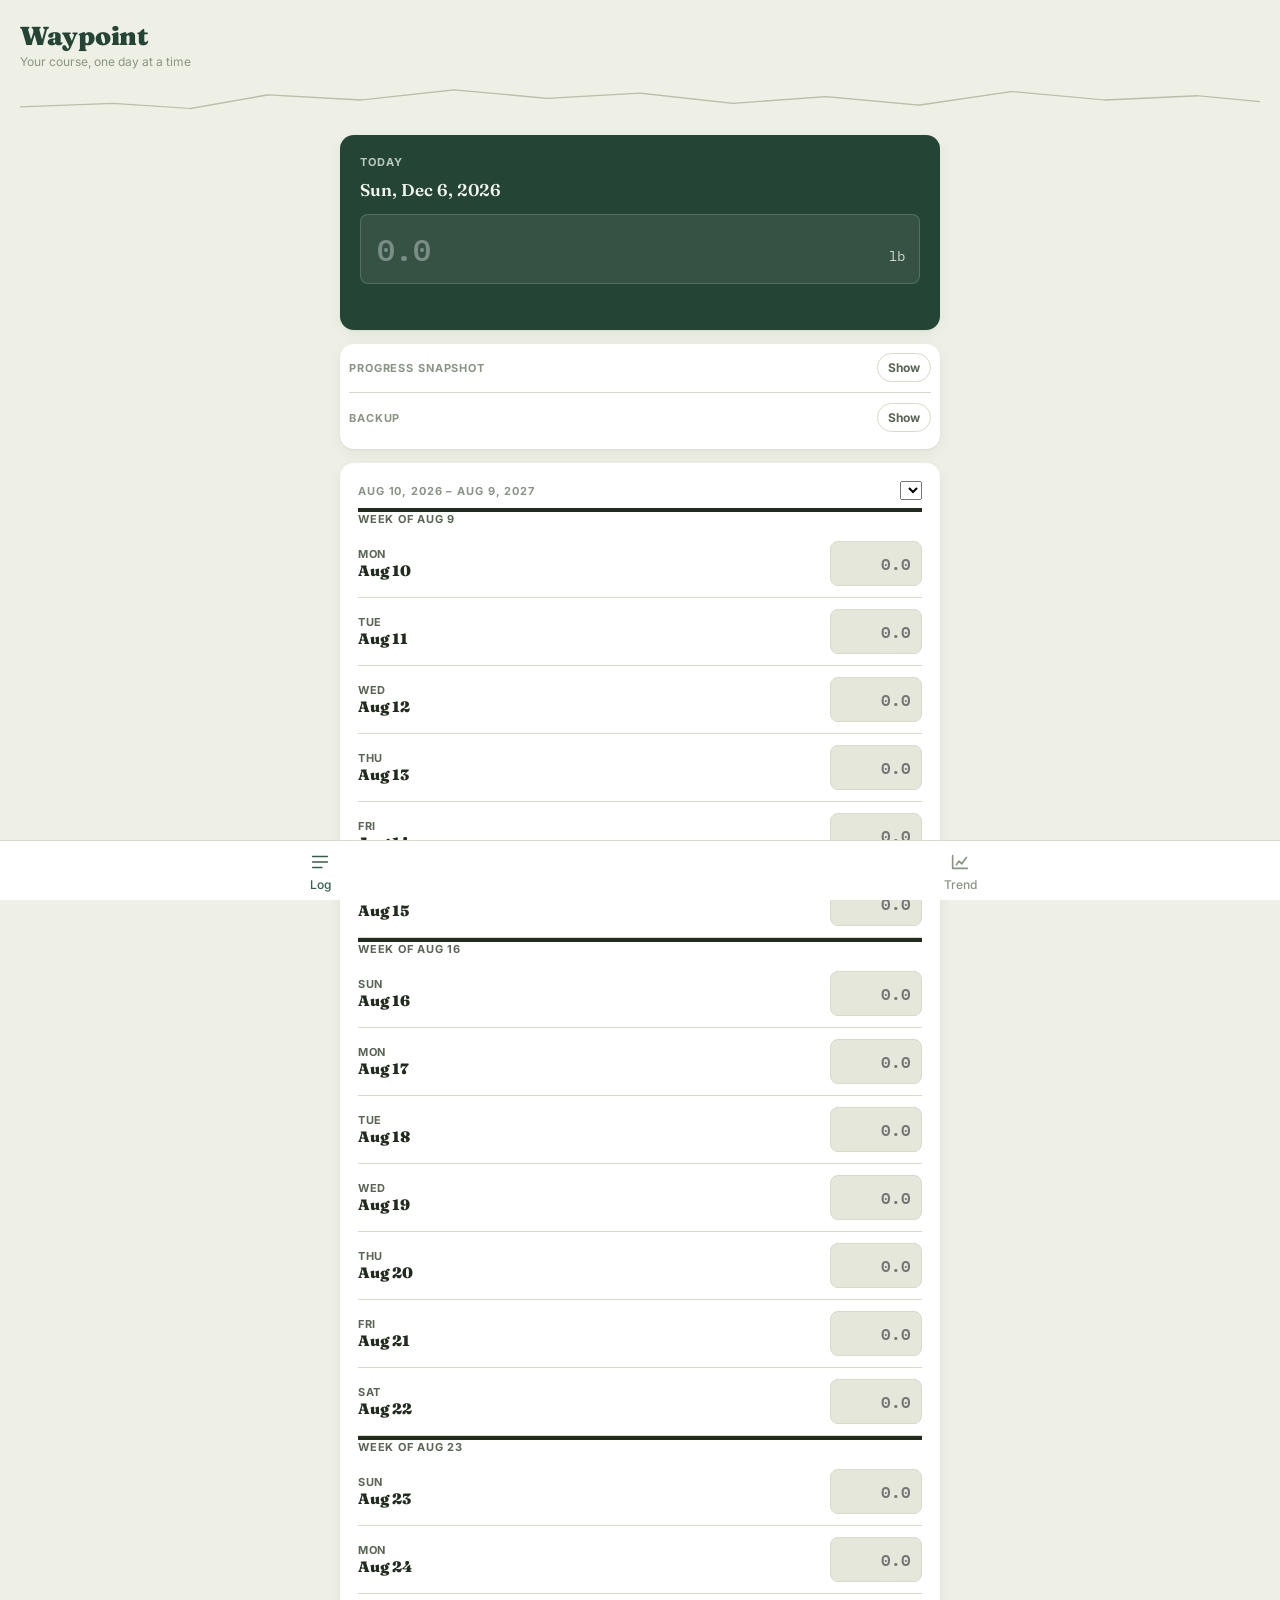
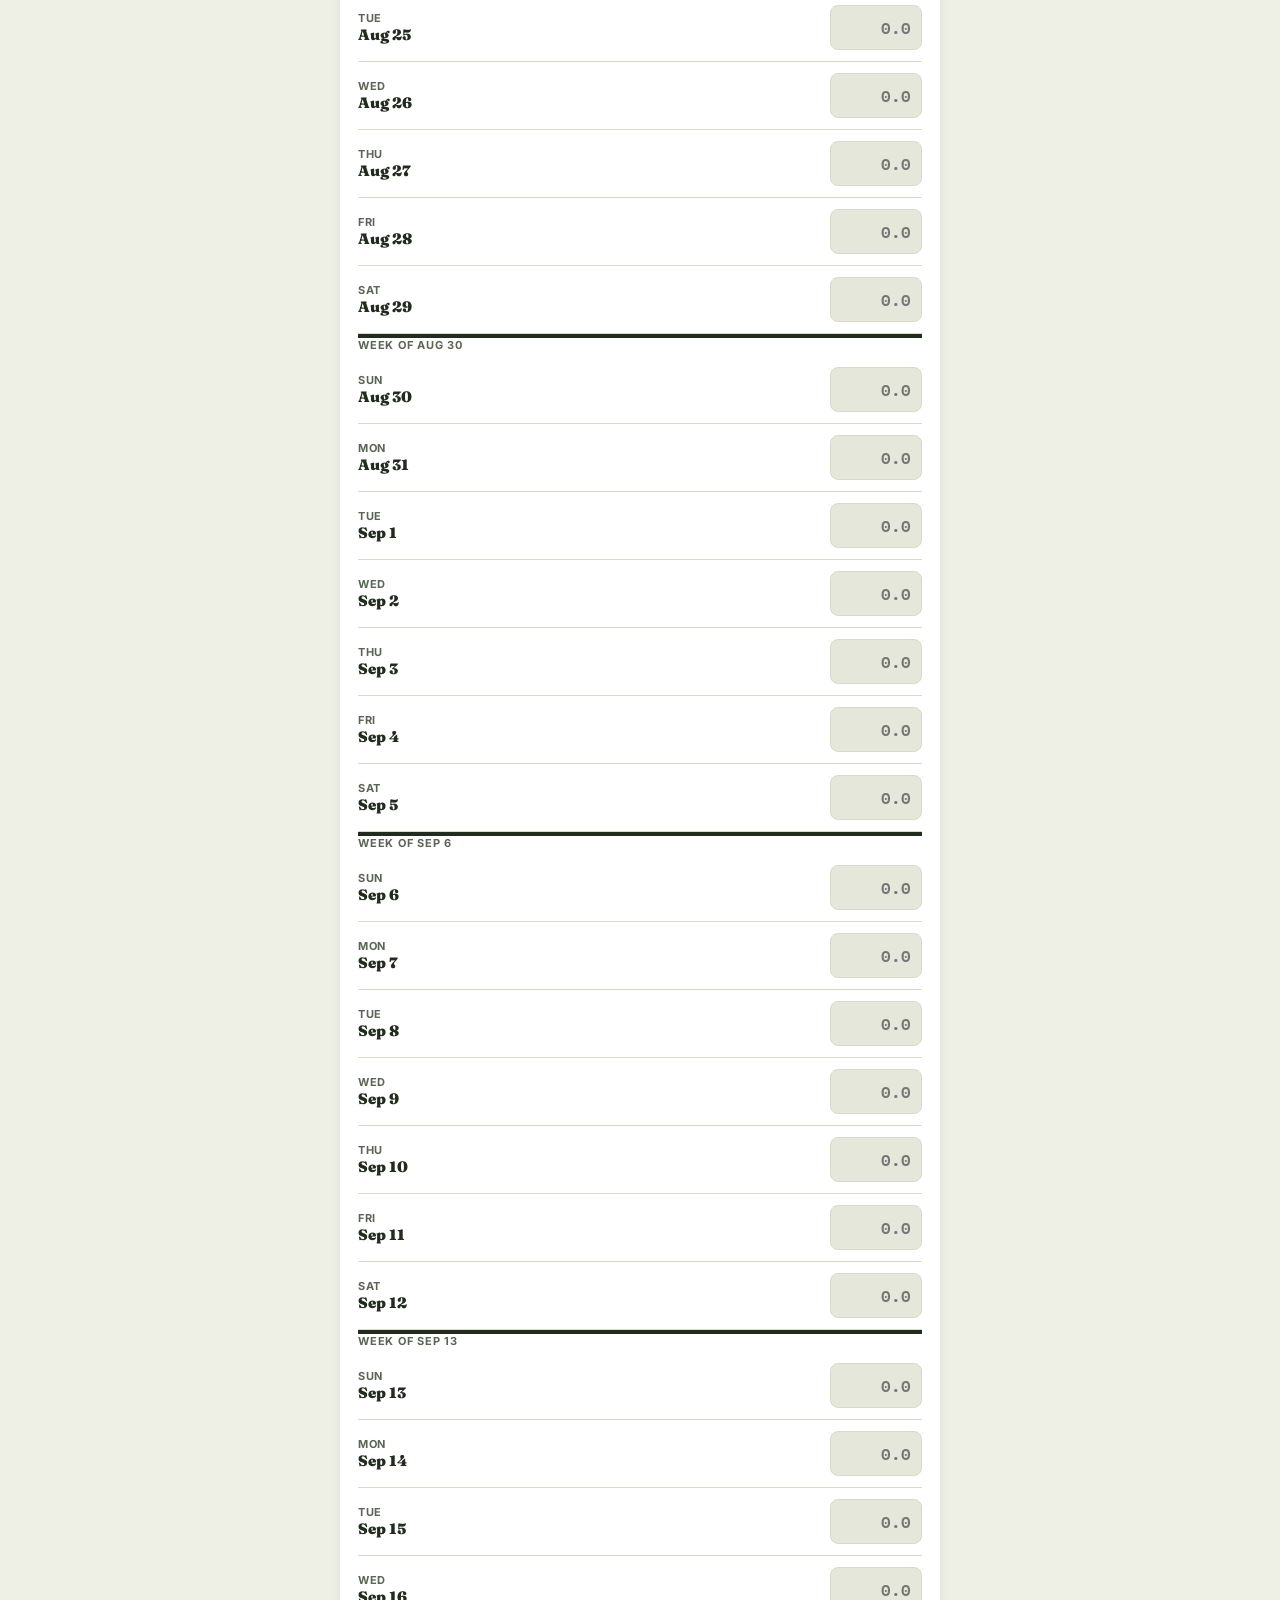
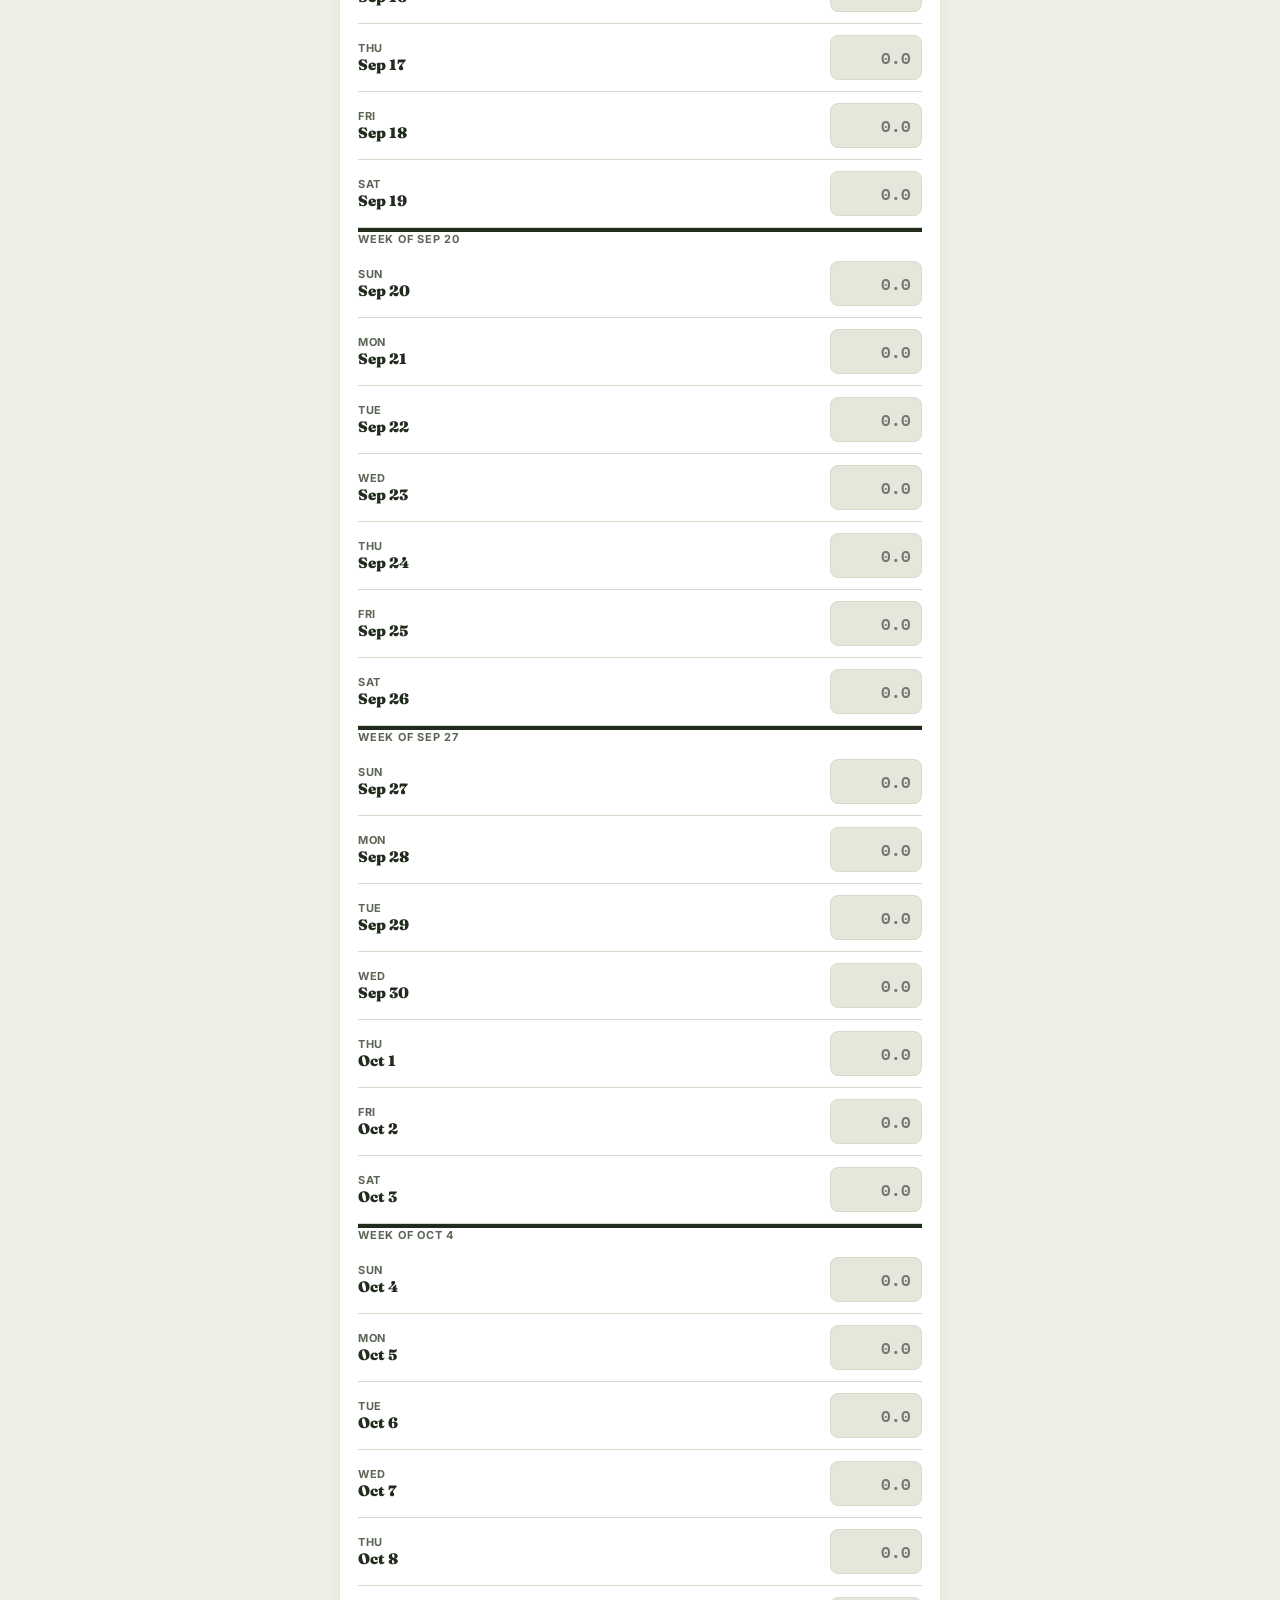
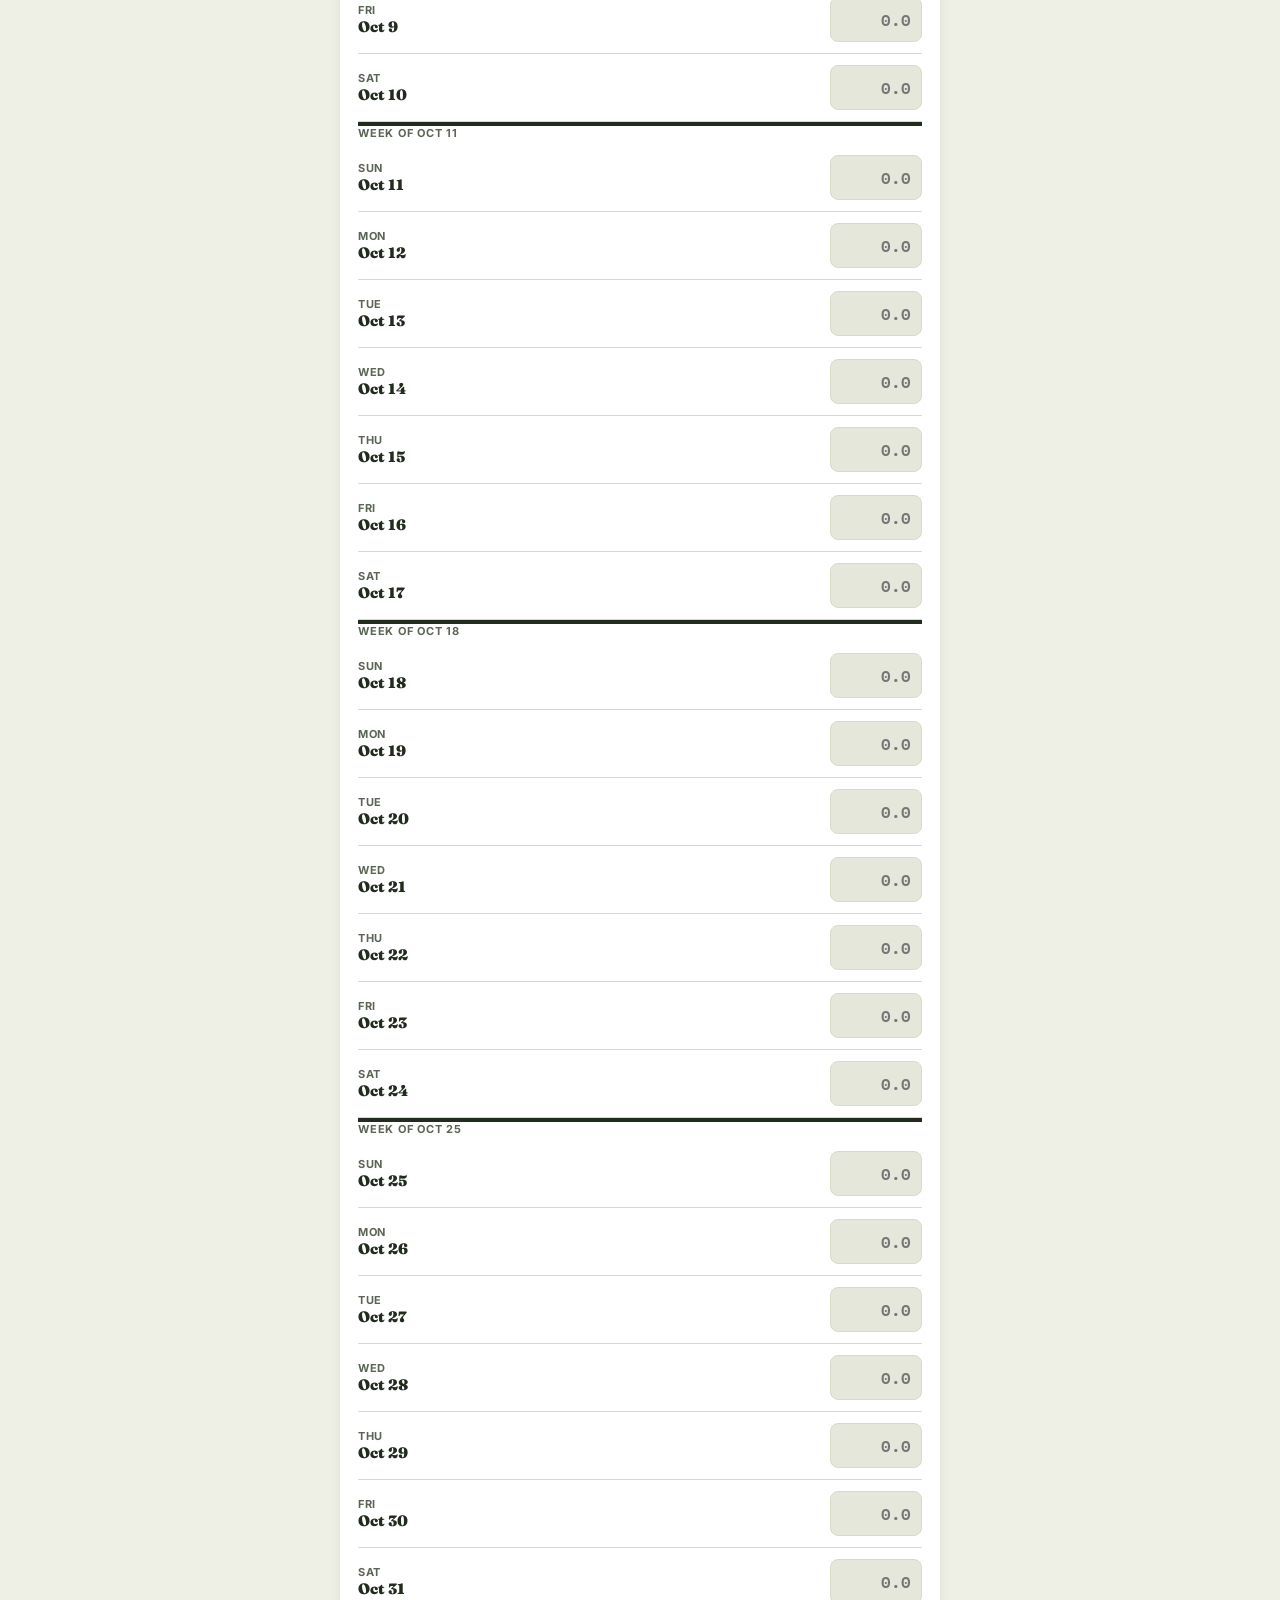
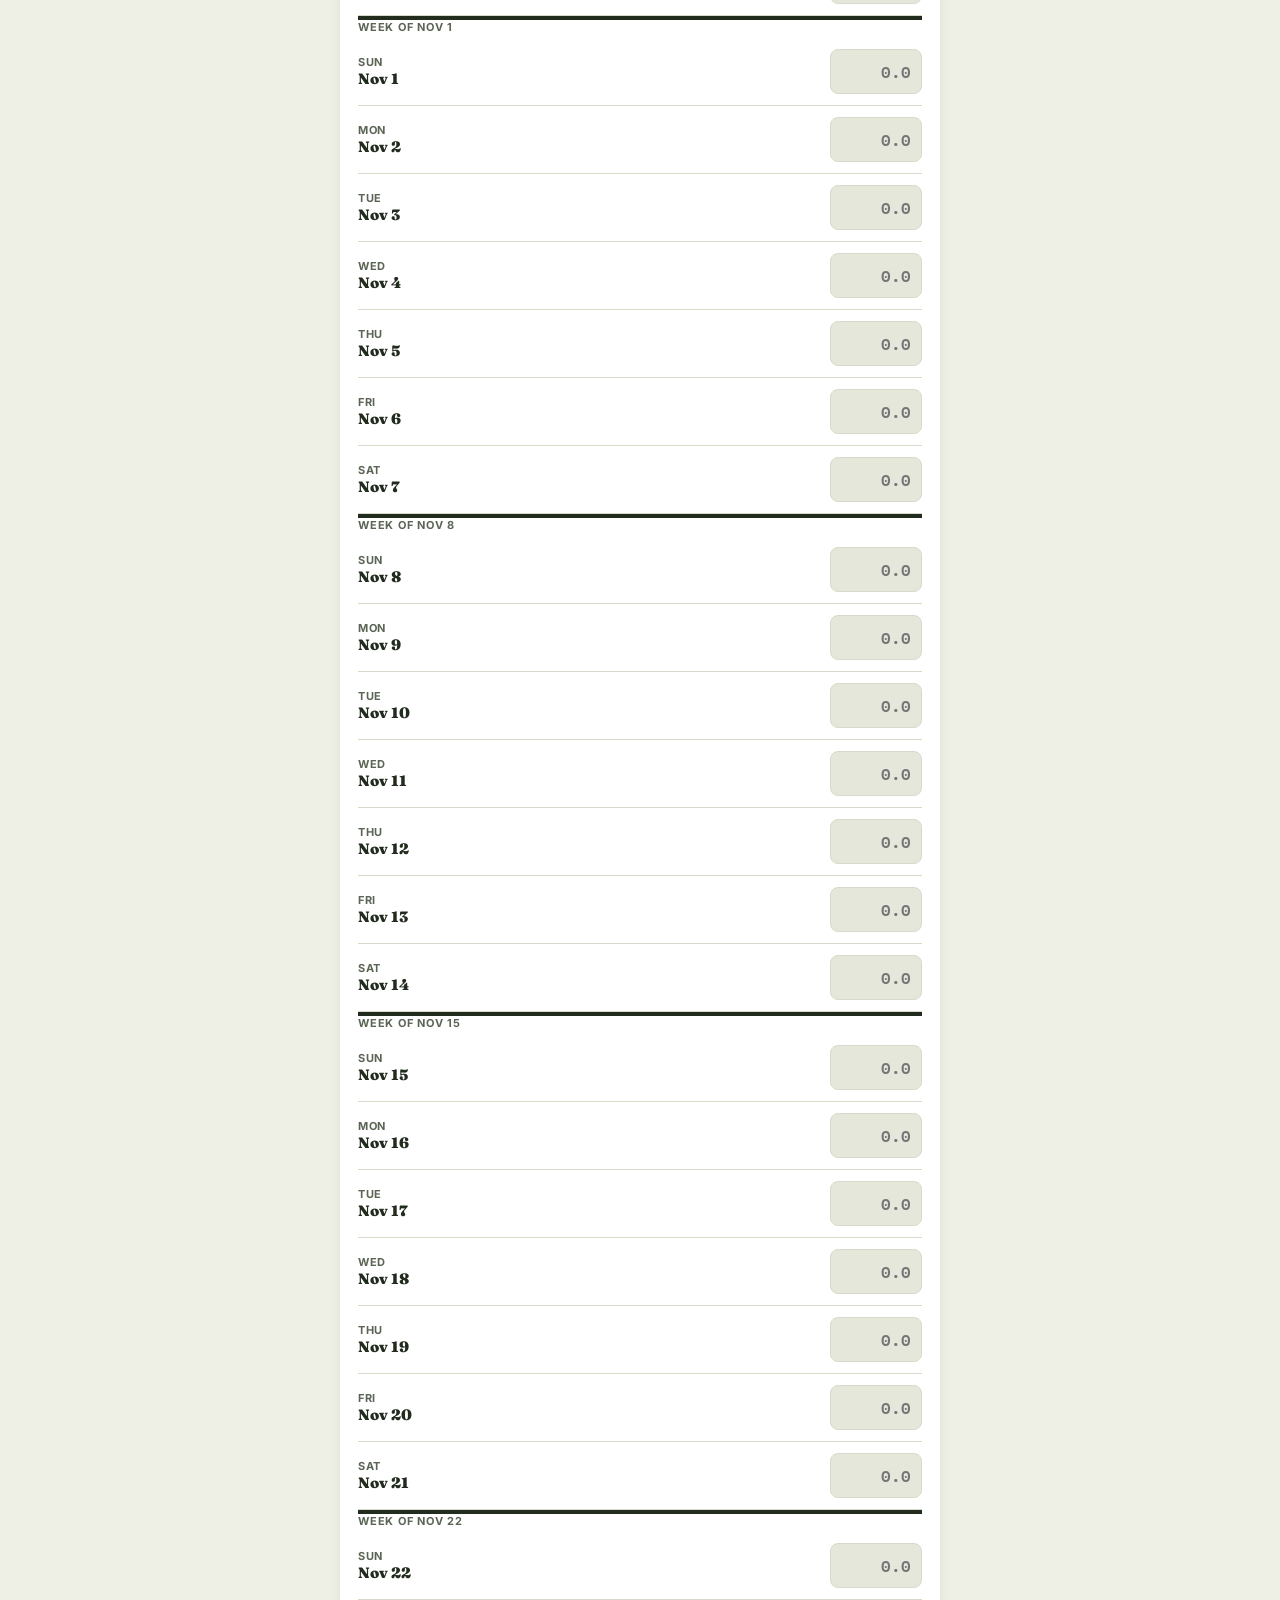
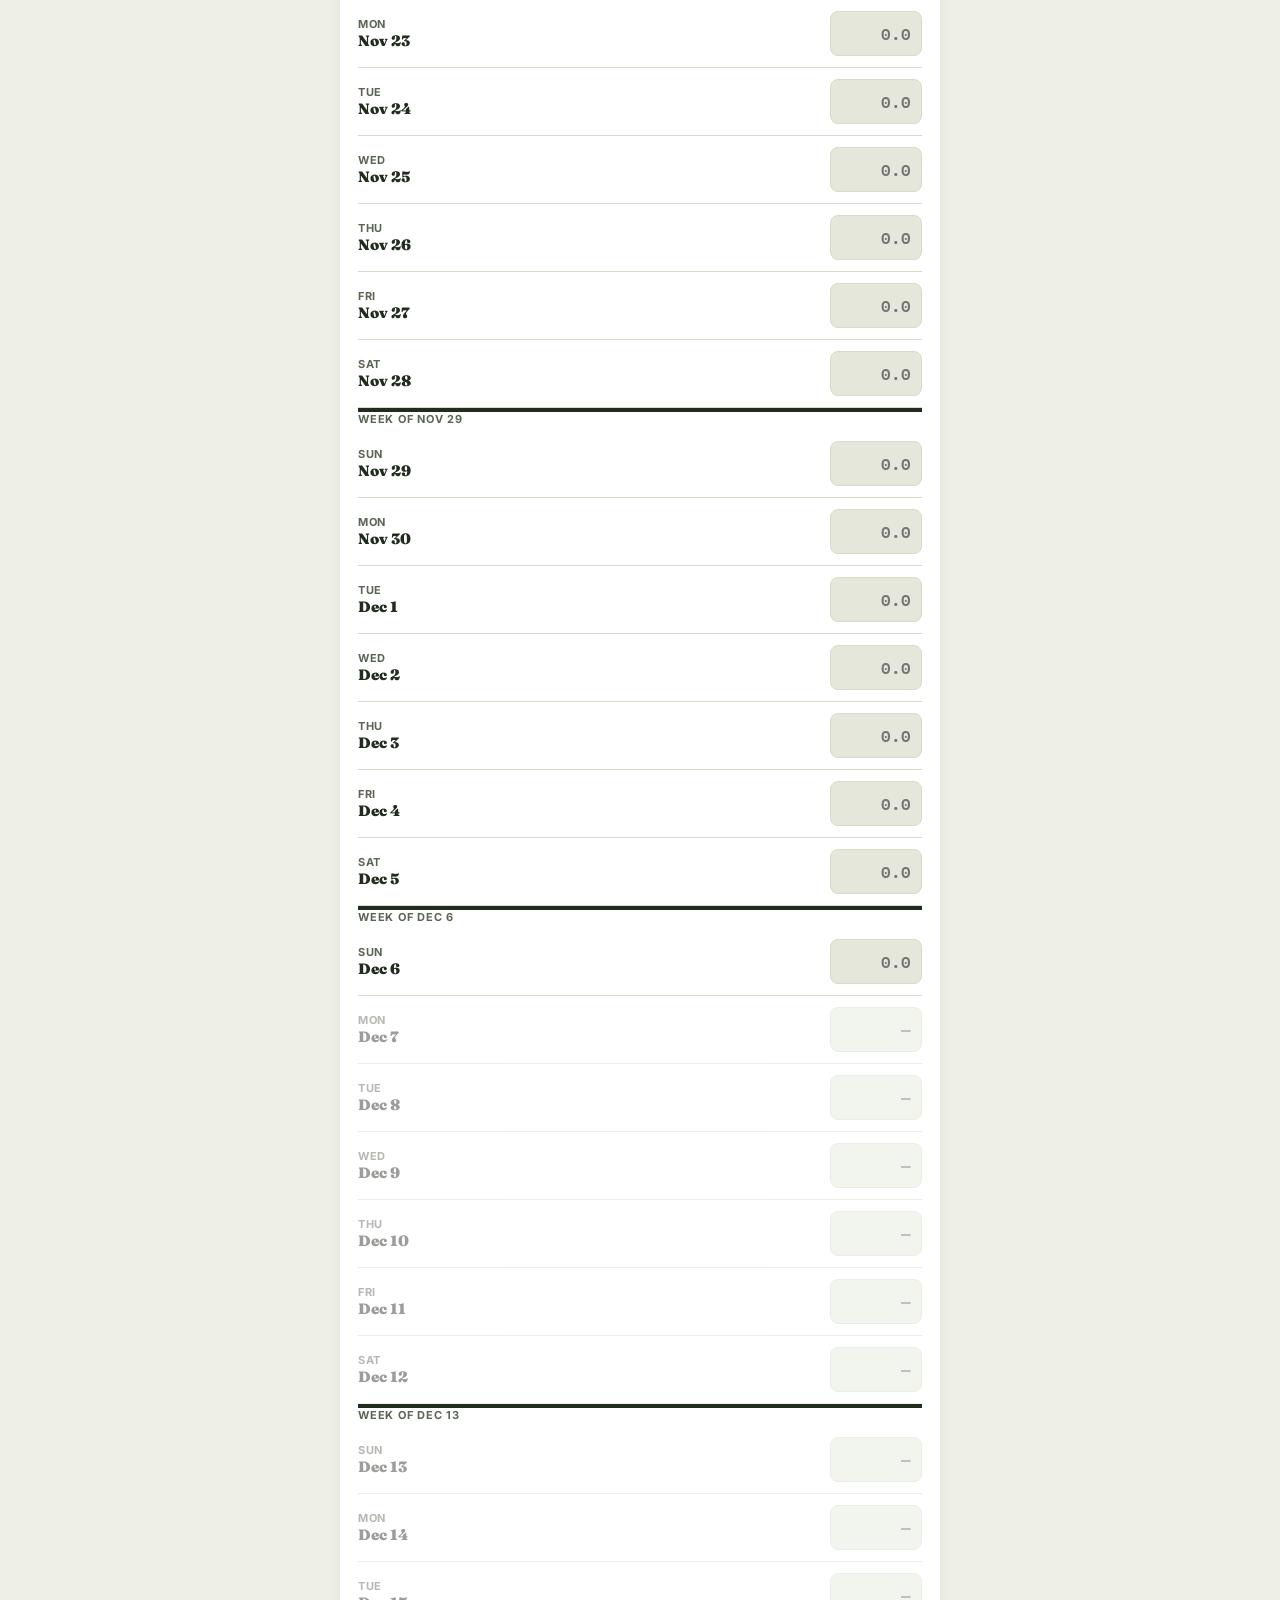
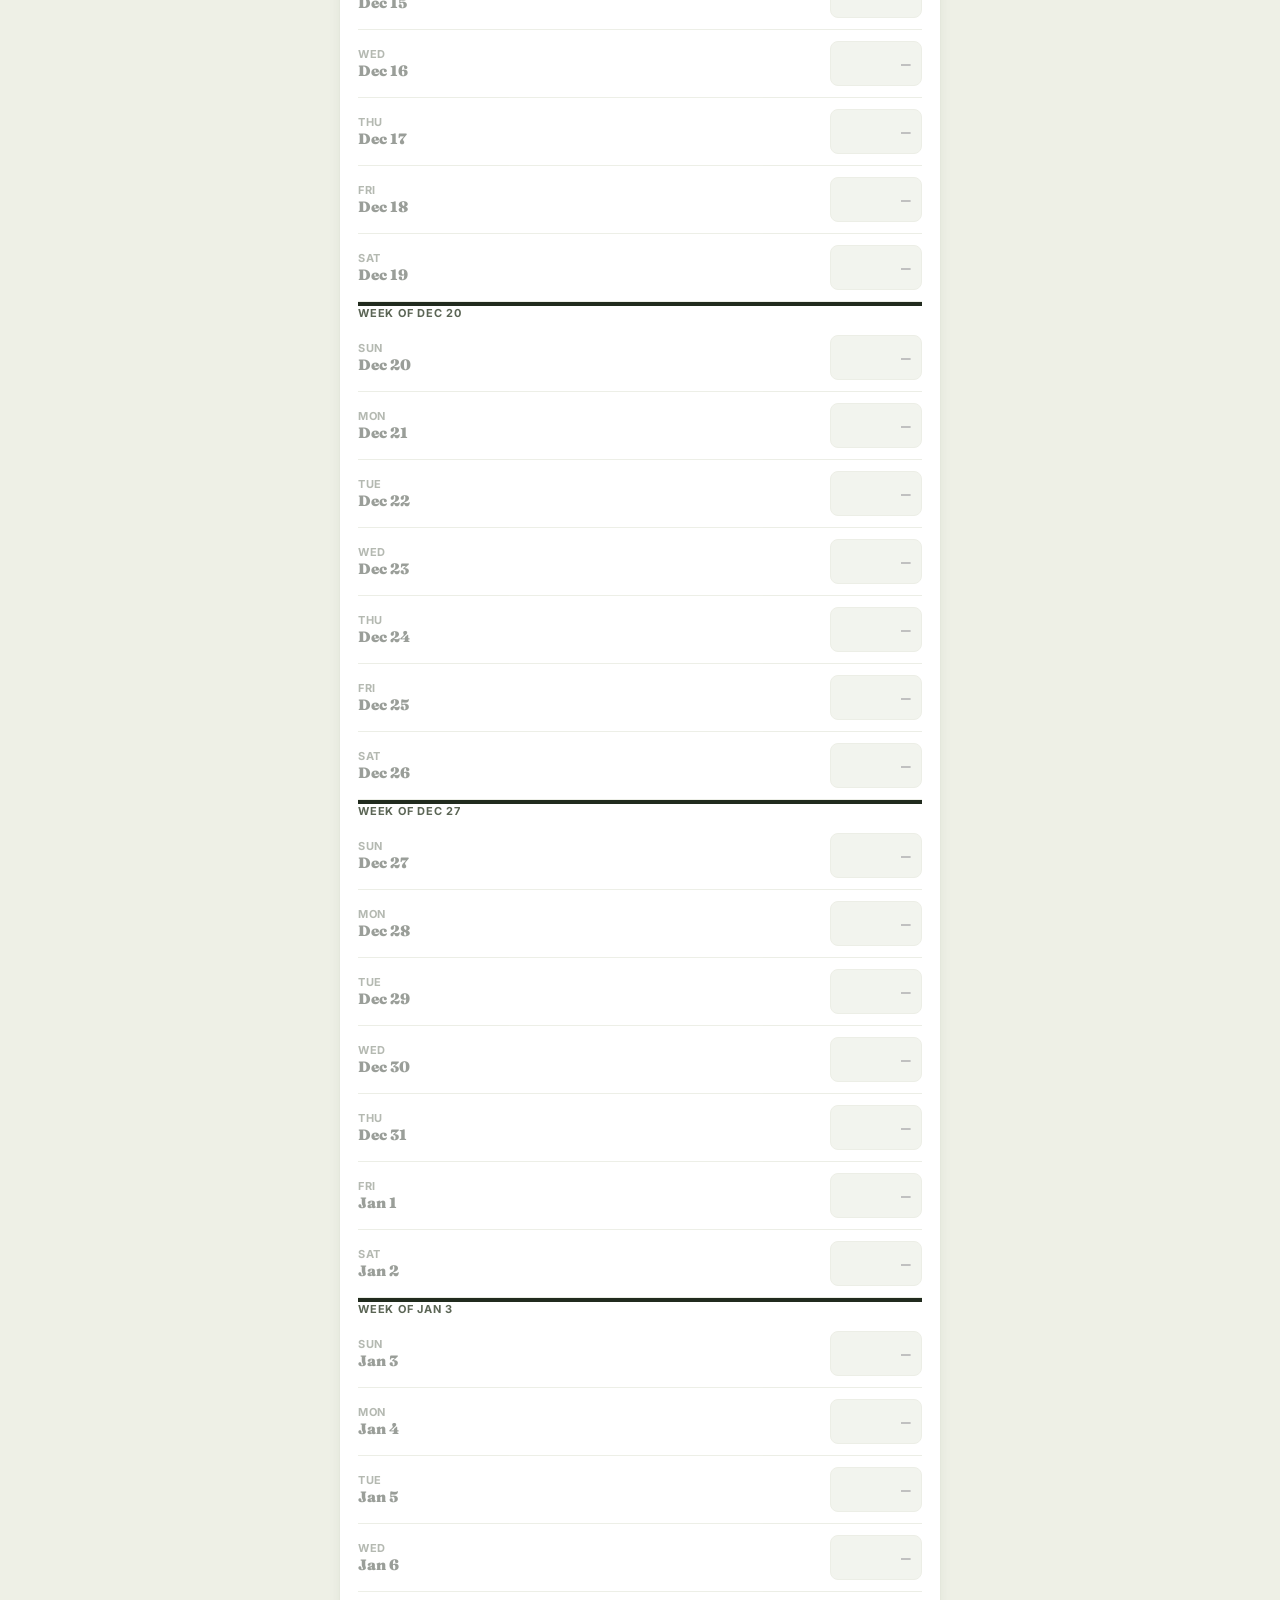
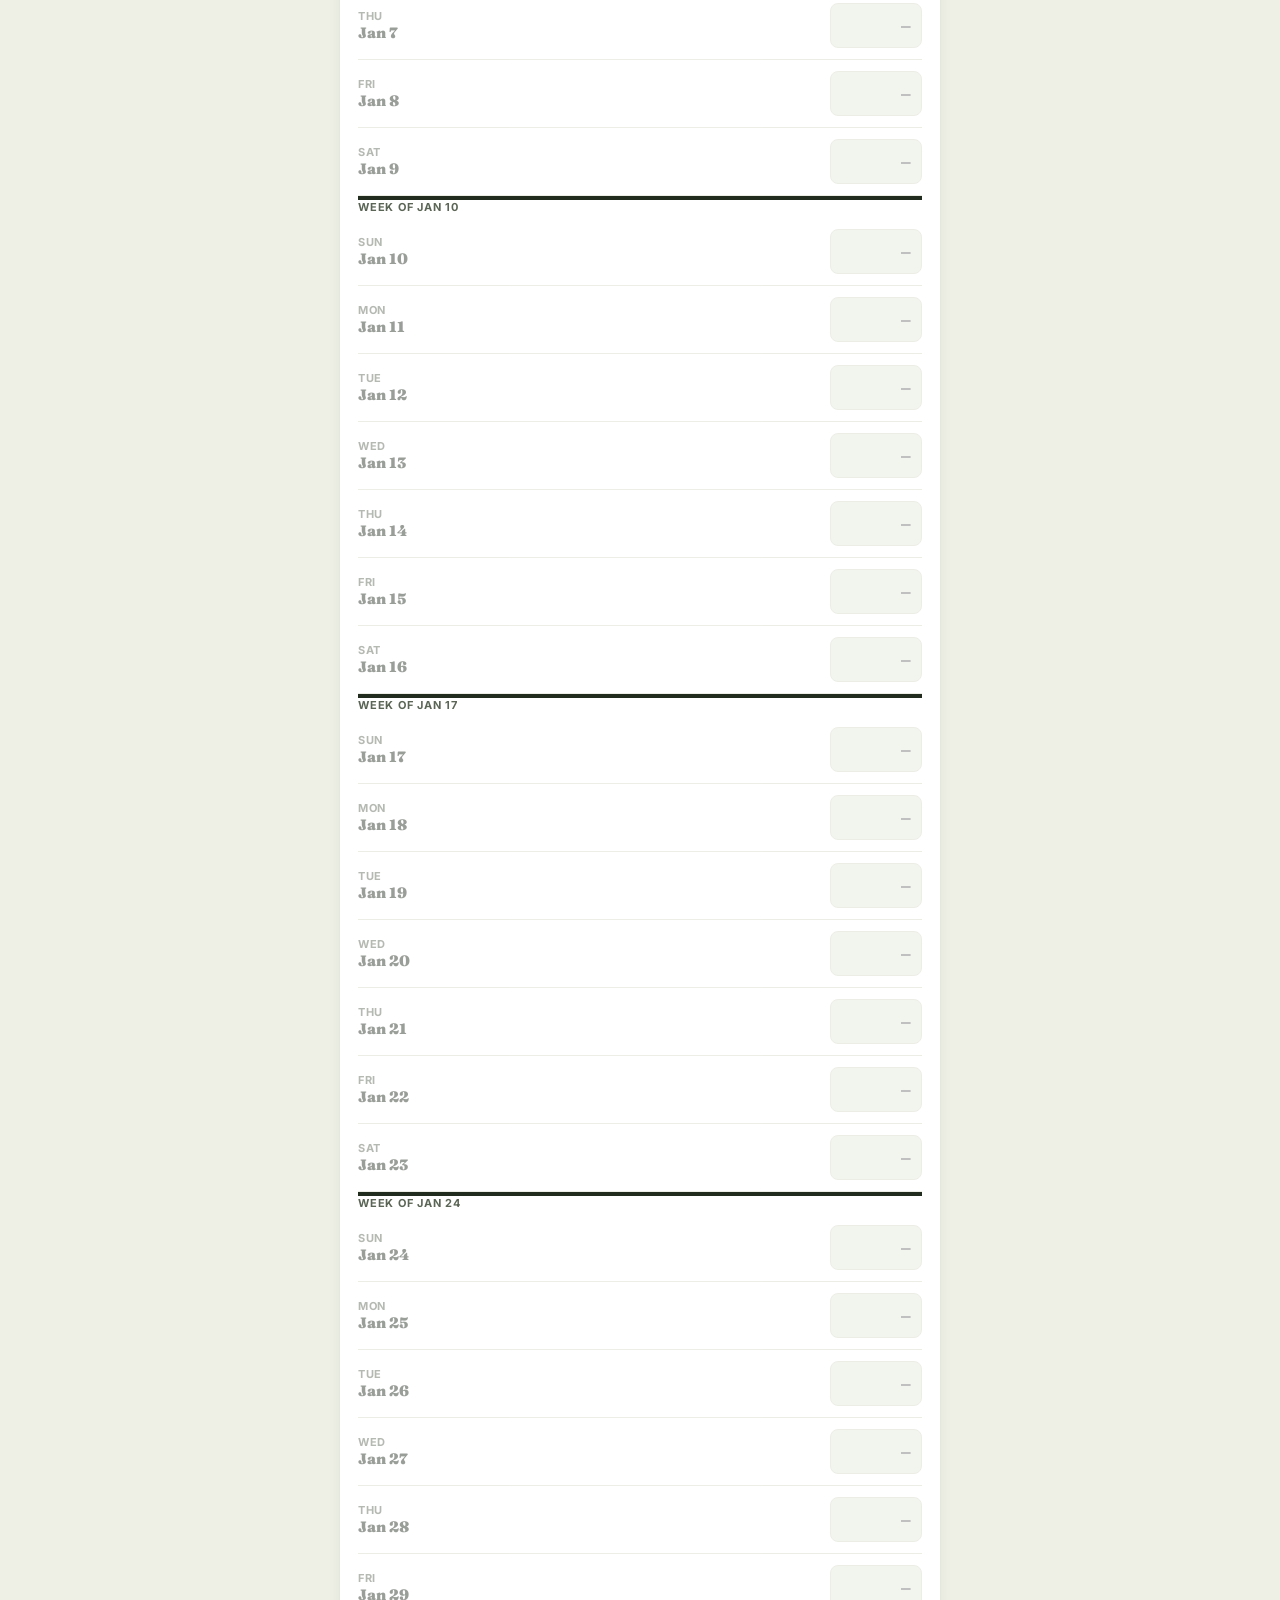
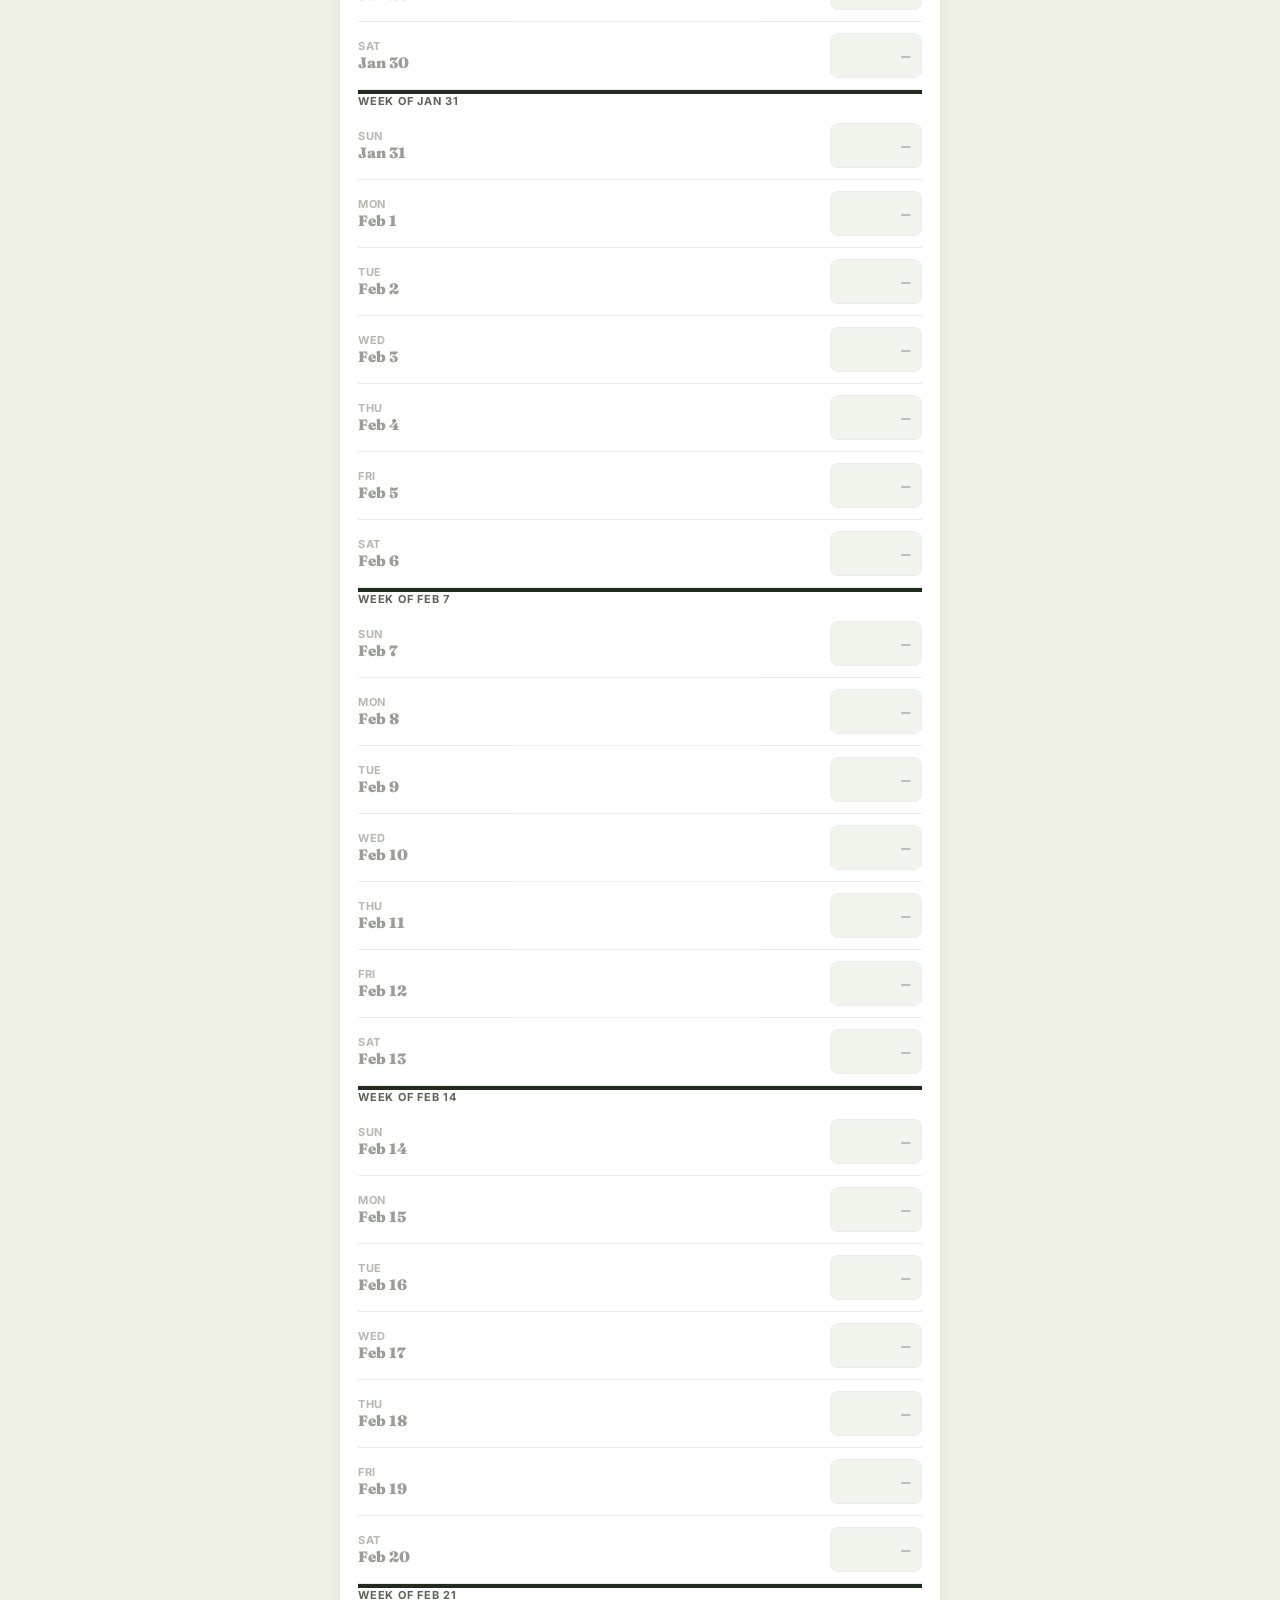
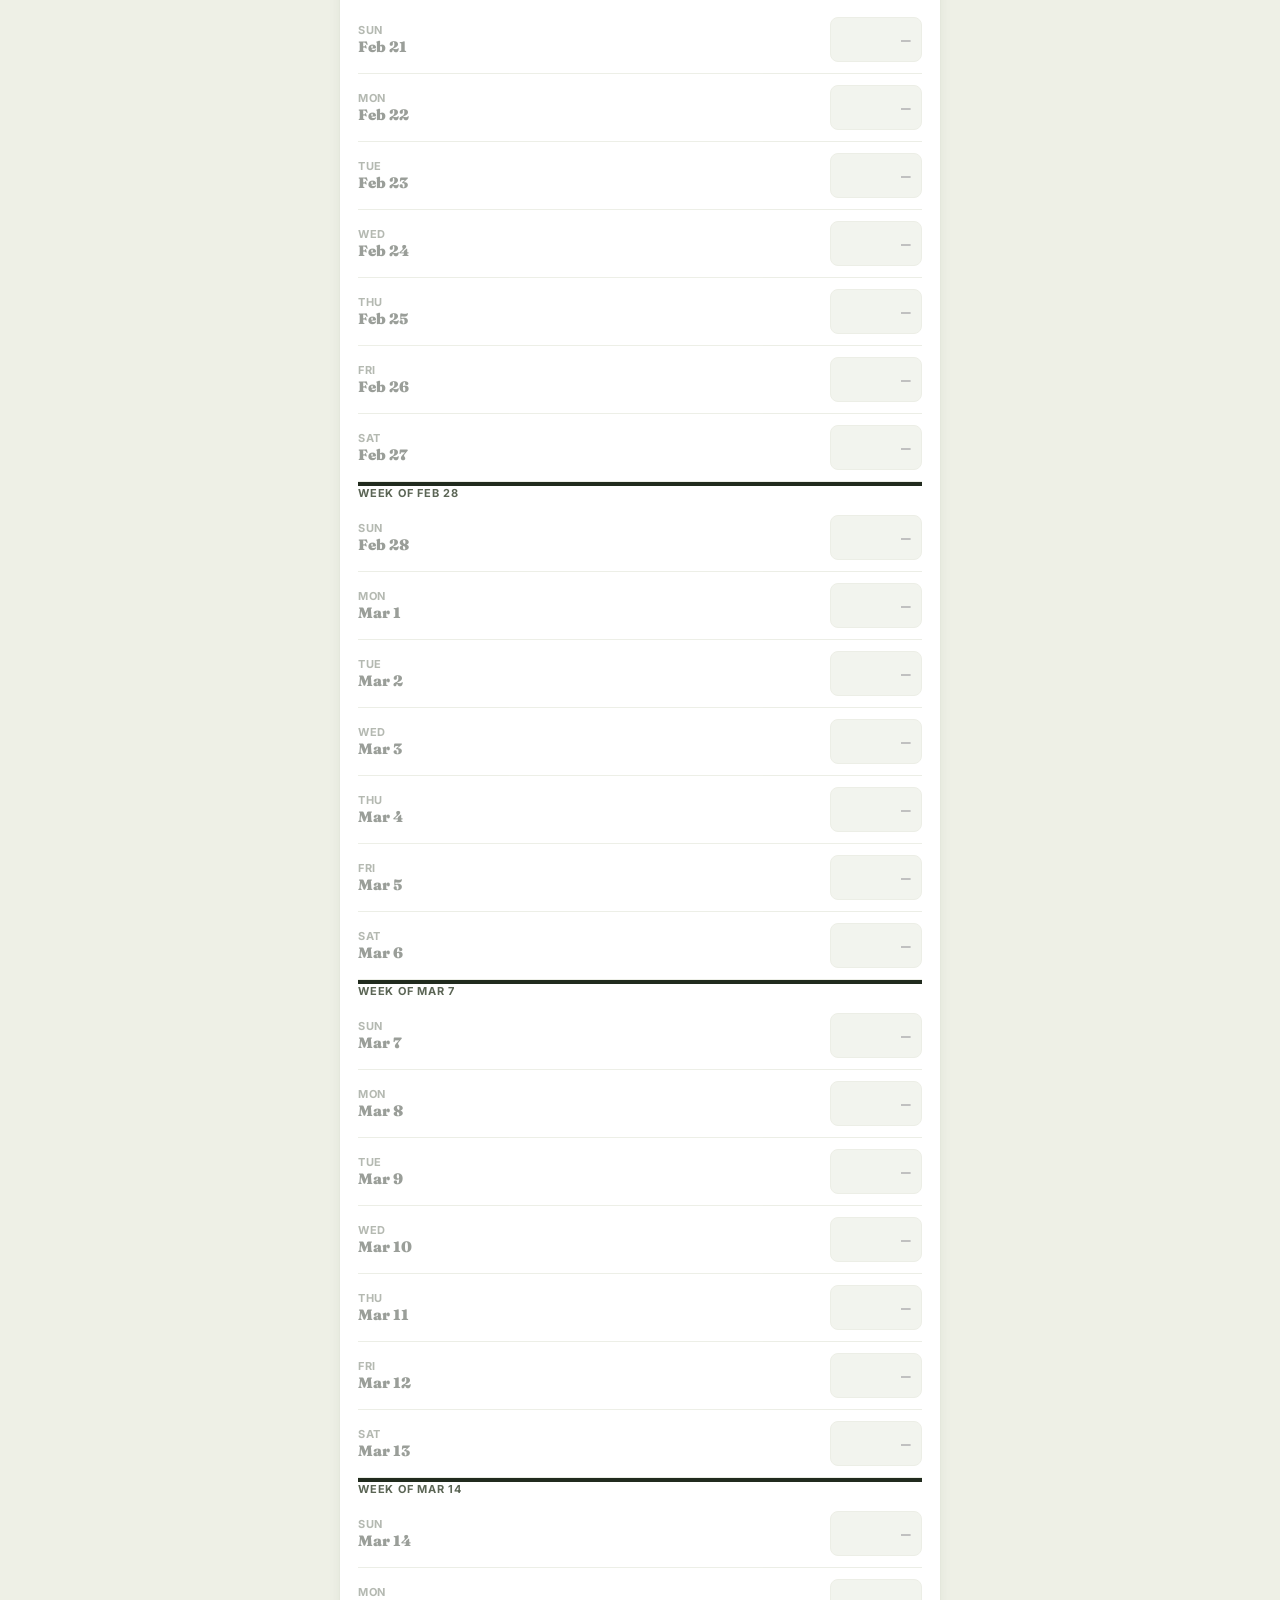
==== commit 3e44e53f: "Add files via upload" ====
--- a/index.html
+++ b/index.html
@@ -10,7 +10,7 @@
 <link rel="apple-touch-icon" href="icons/icon-192.png">
 <link rel="stylesheet" href="css/style.css">
 </head>
-<body>
+<body class="log-page">
 
 <header class="app-header">
   <div class="app-header__top">
@@ -26,7 +26,7 @@
   </svg>
 </header>
 
-<main>
+<main class="main-log">
   <section class="today-card" aria-labelledby="today-label">
     <p class="section-label" id="today-label">Today</p>
     <p class="today-date" id="today-date-display"></p>
@@ -86,8 +86,12 @@
     </div>
   </section>
 
-  <section class="card" aria-labelledby="year-label" style="margin-top:14px;">
-    <p class="section-label" id="year-label"></p>
+  <section class="card log-days-card" aria-labelledby="year-label" style="margin-top:14px;">
+    <div class="section-head section-head--year">
+      <p class="section-label" id="year-label"></p>
+      <label for="year-select" class="visually-hidden">Select year</label>
+      <select id="year-select" class="year-select" aria-label="Select log year"></select>
+    </div>
     <ul class="day-list" id="day-list"></ul>
   </section>
 </main>
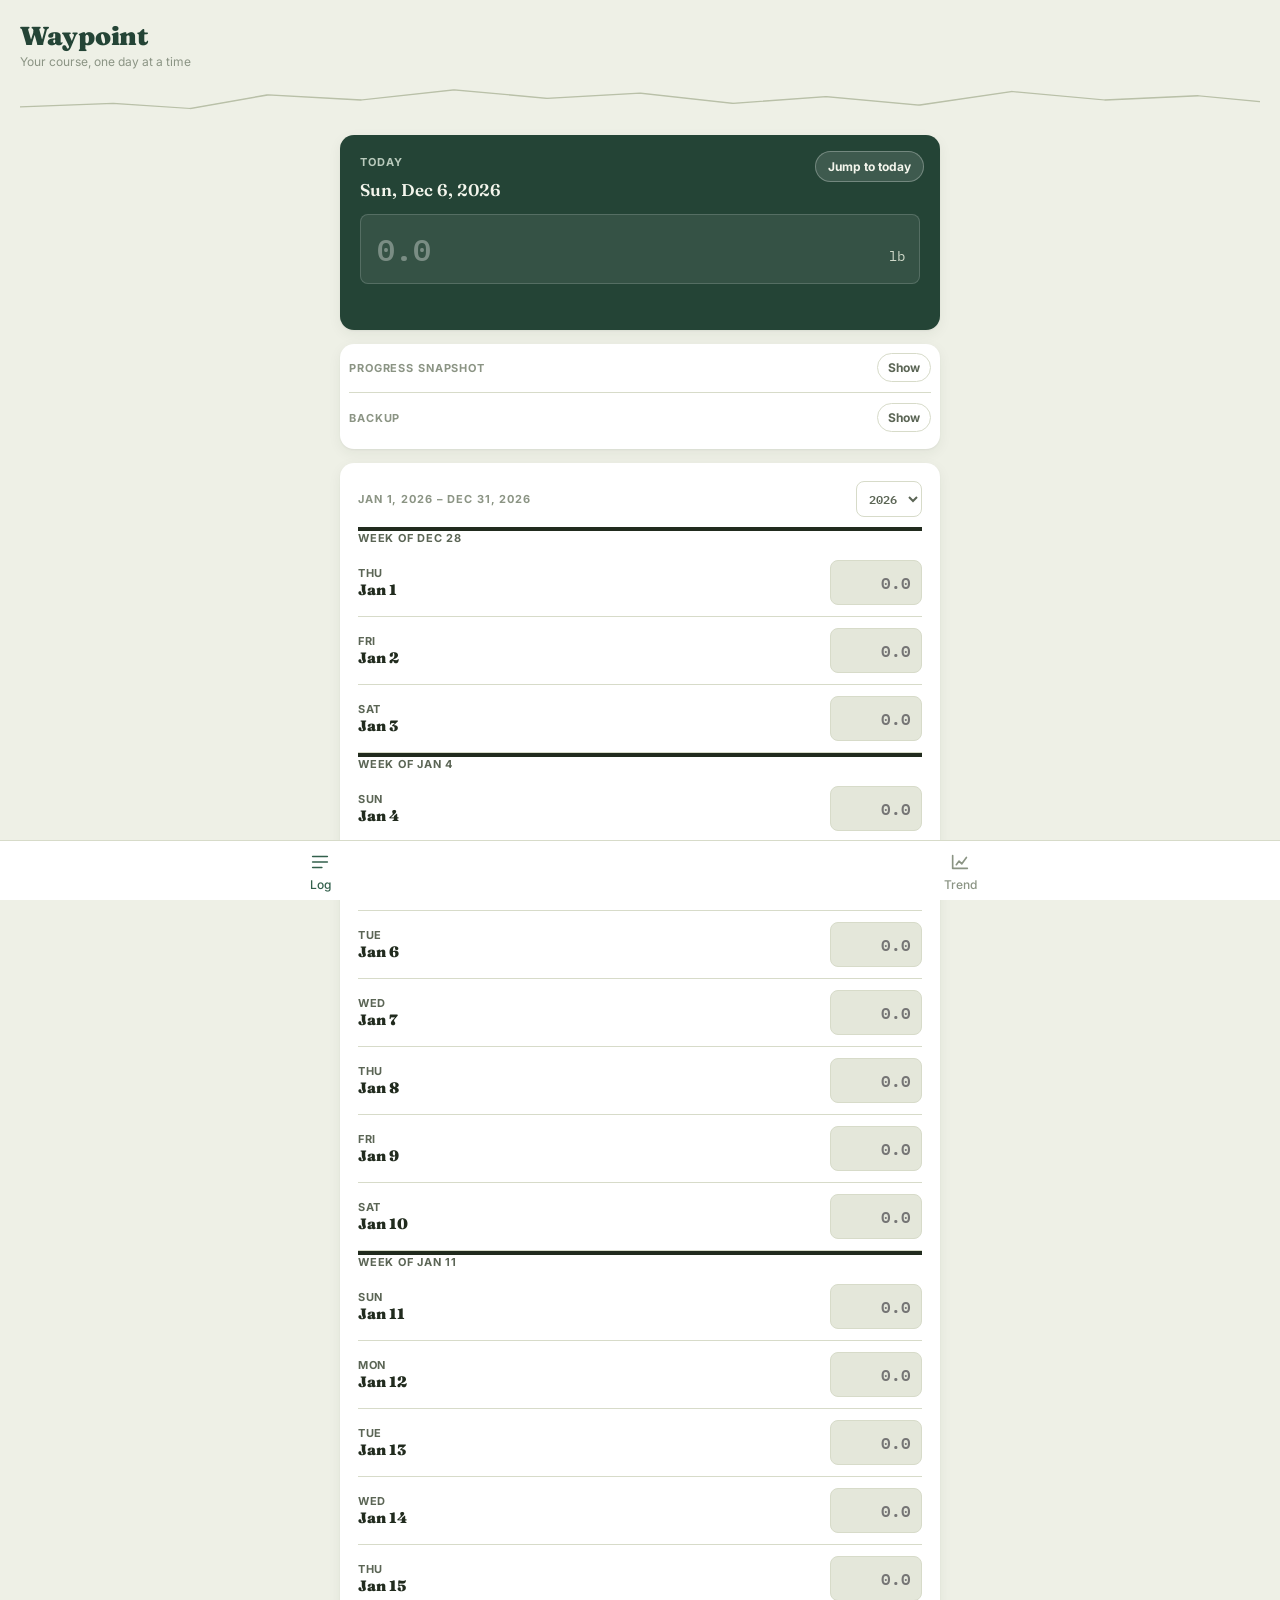
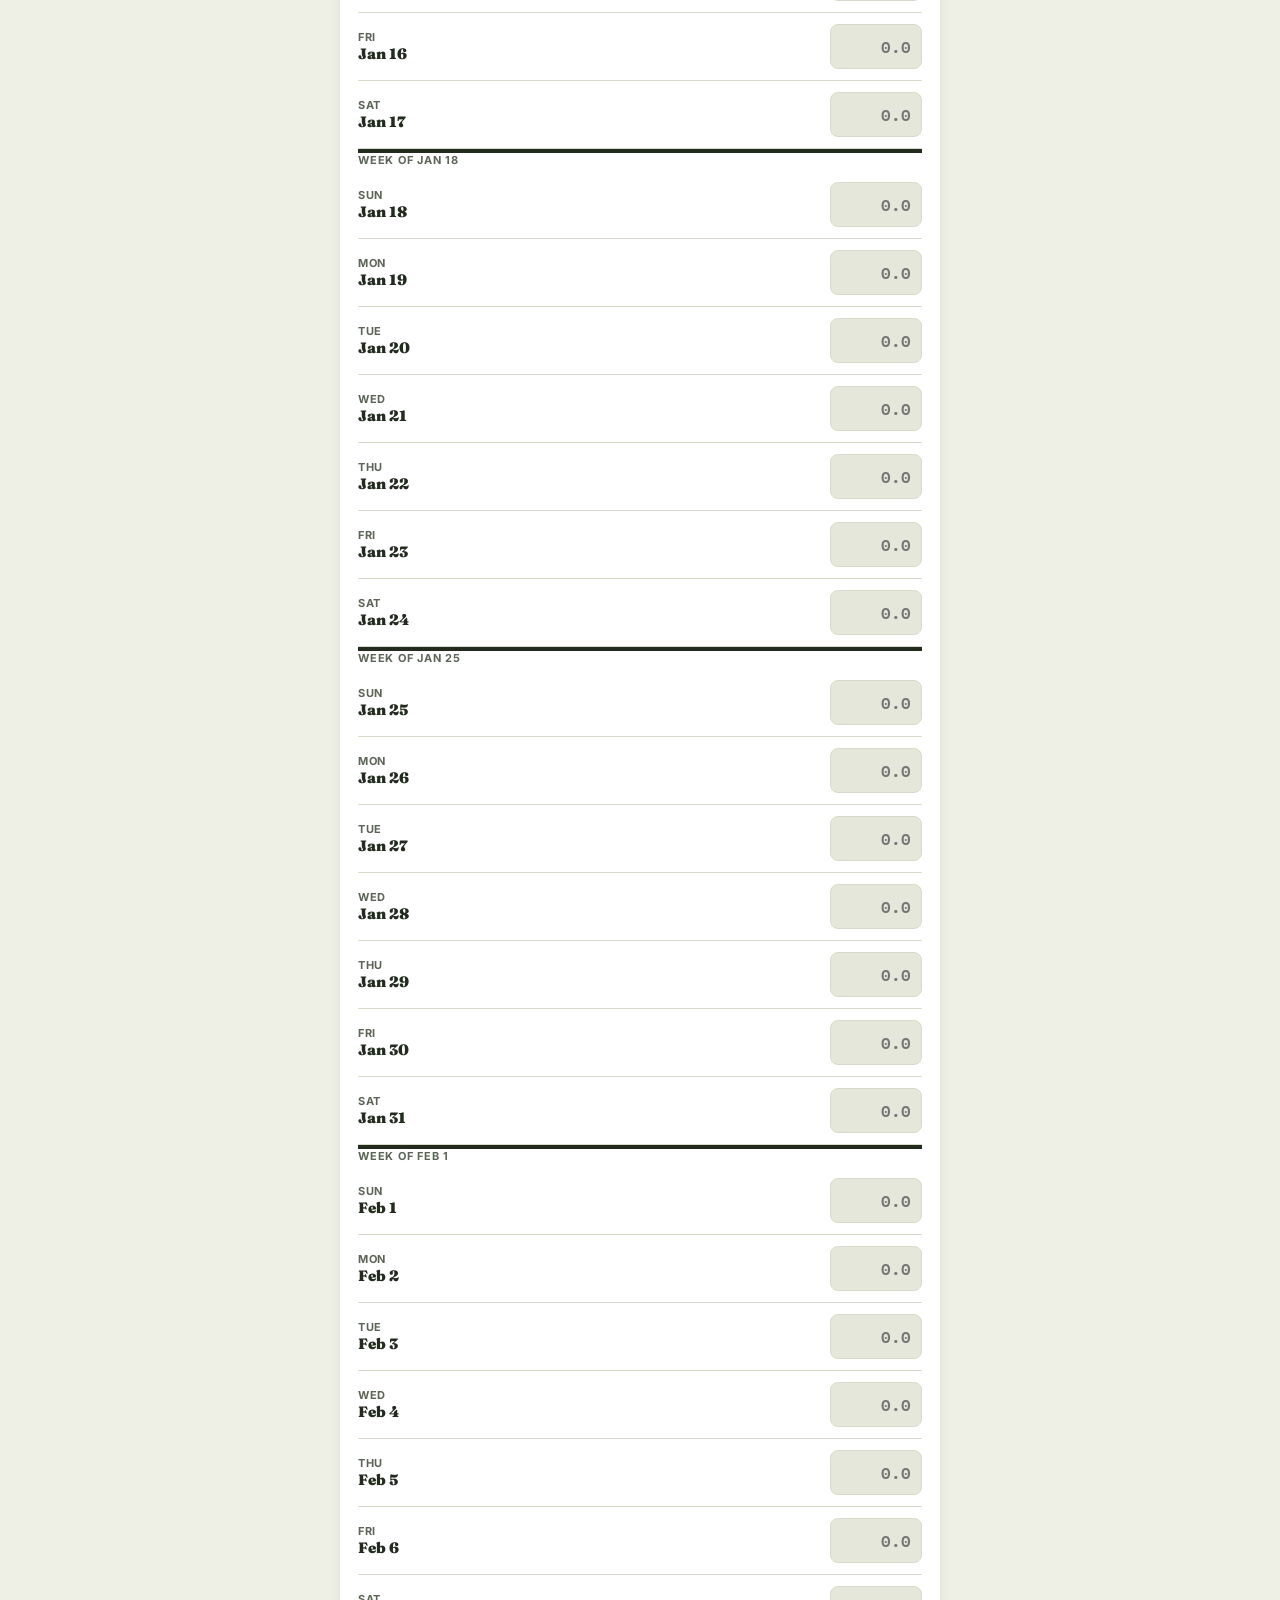
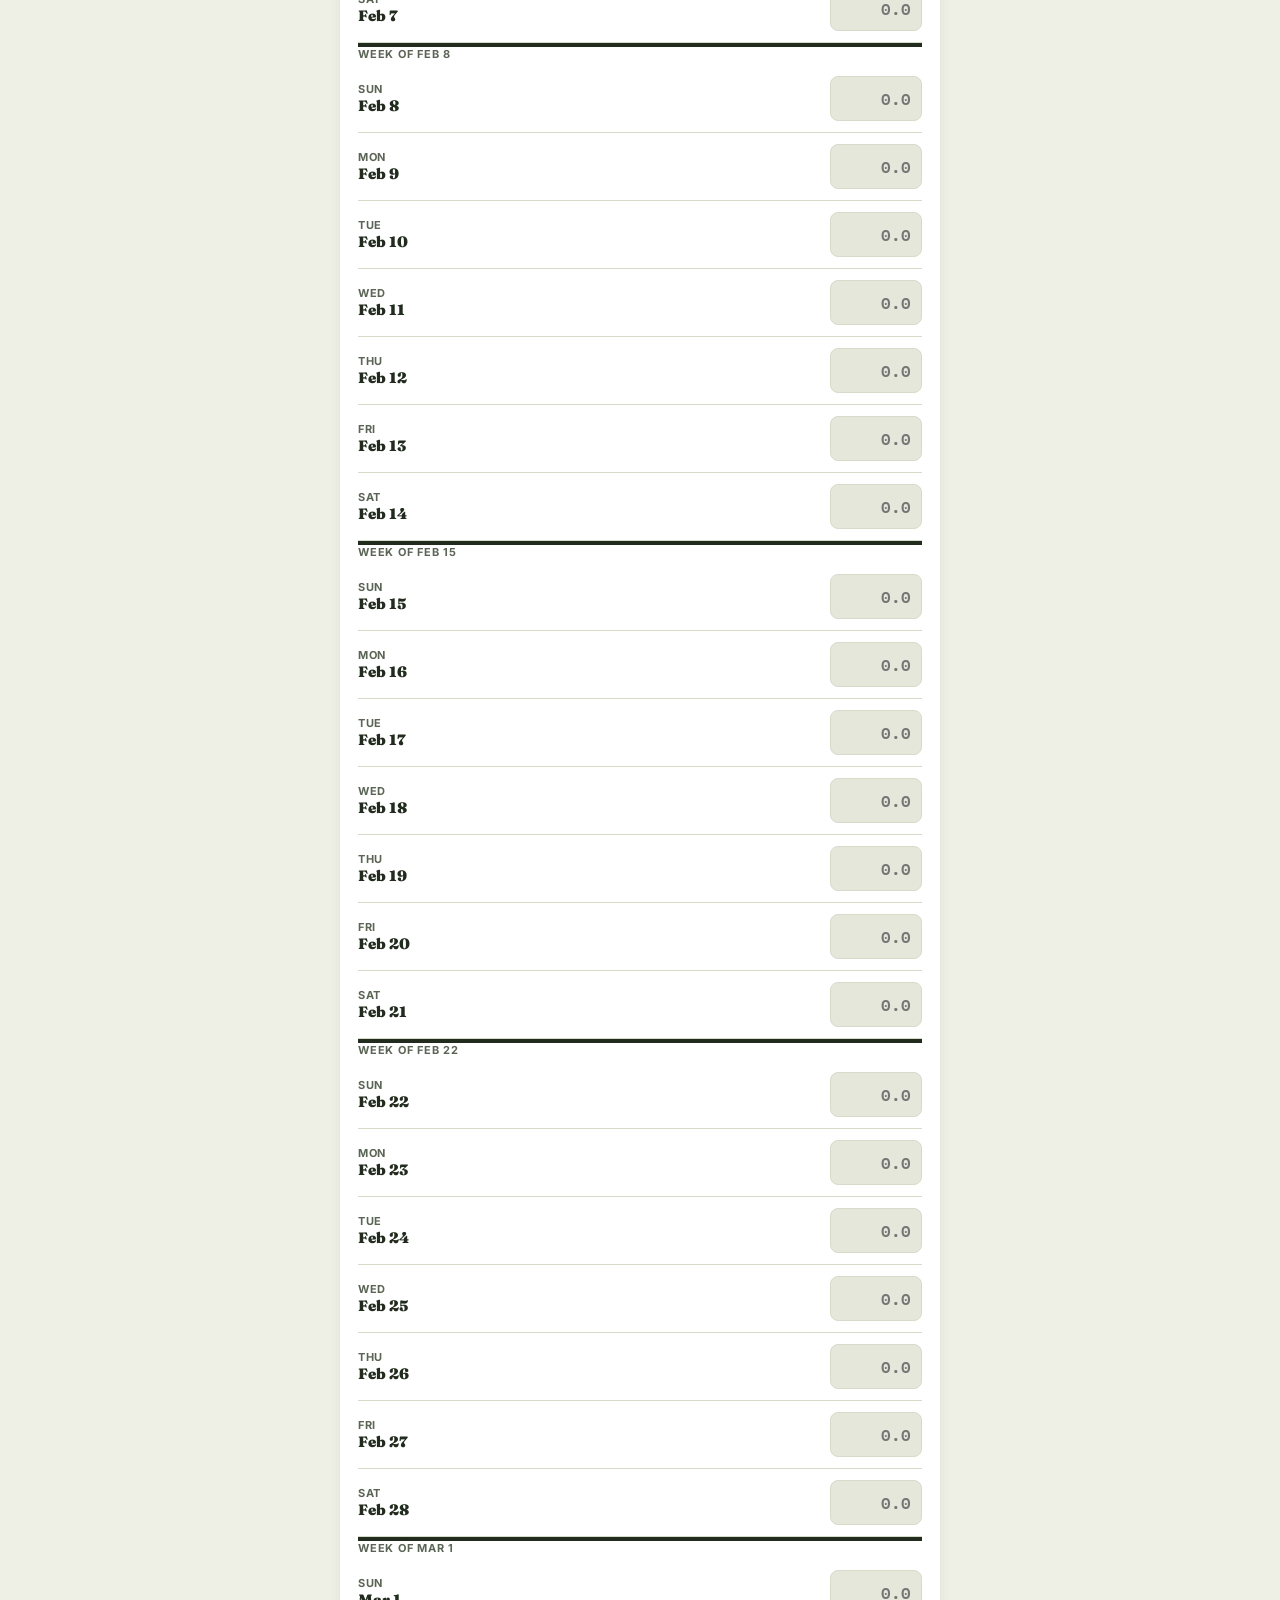
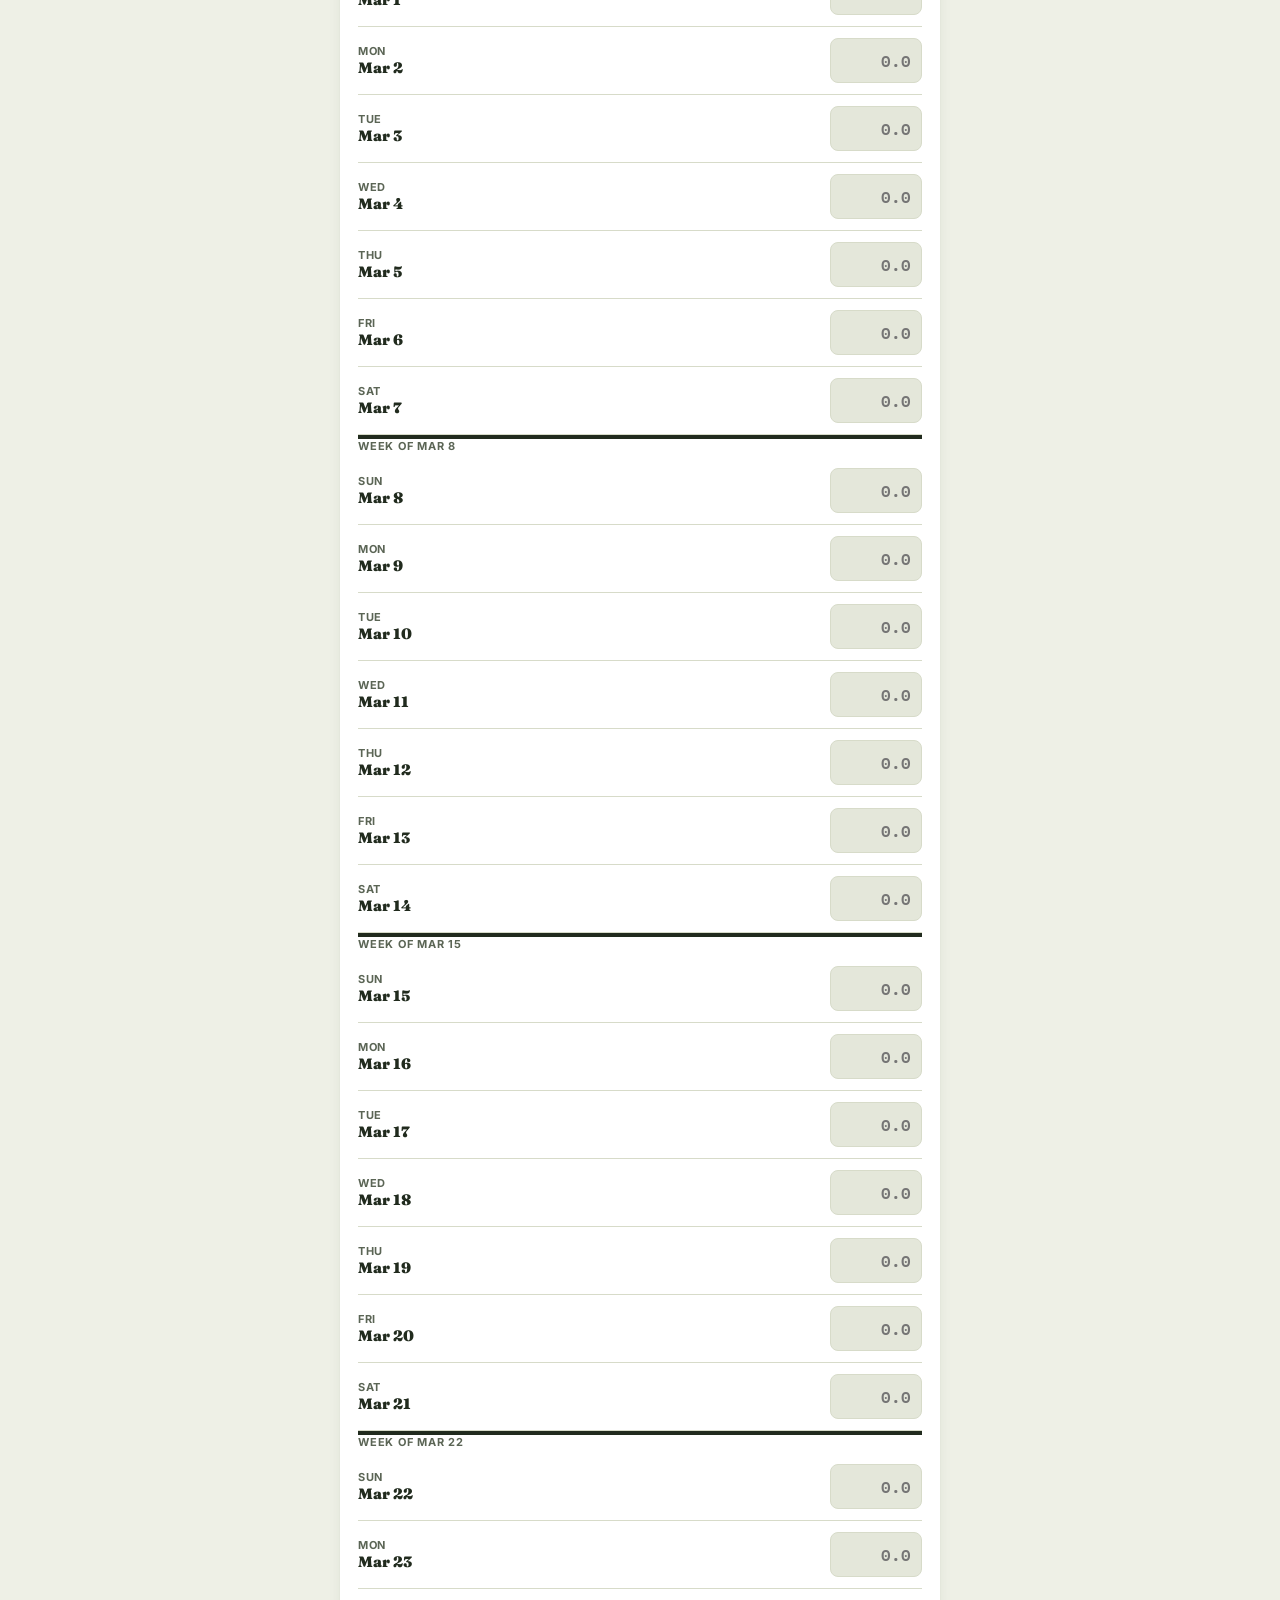
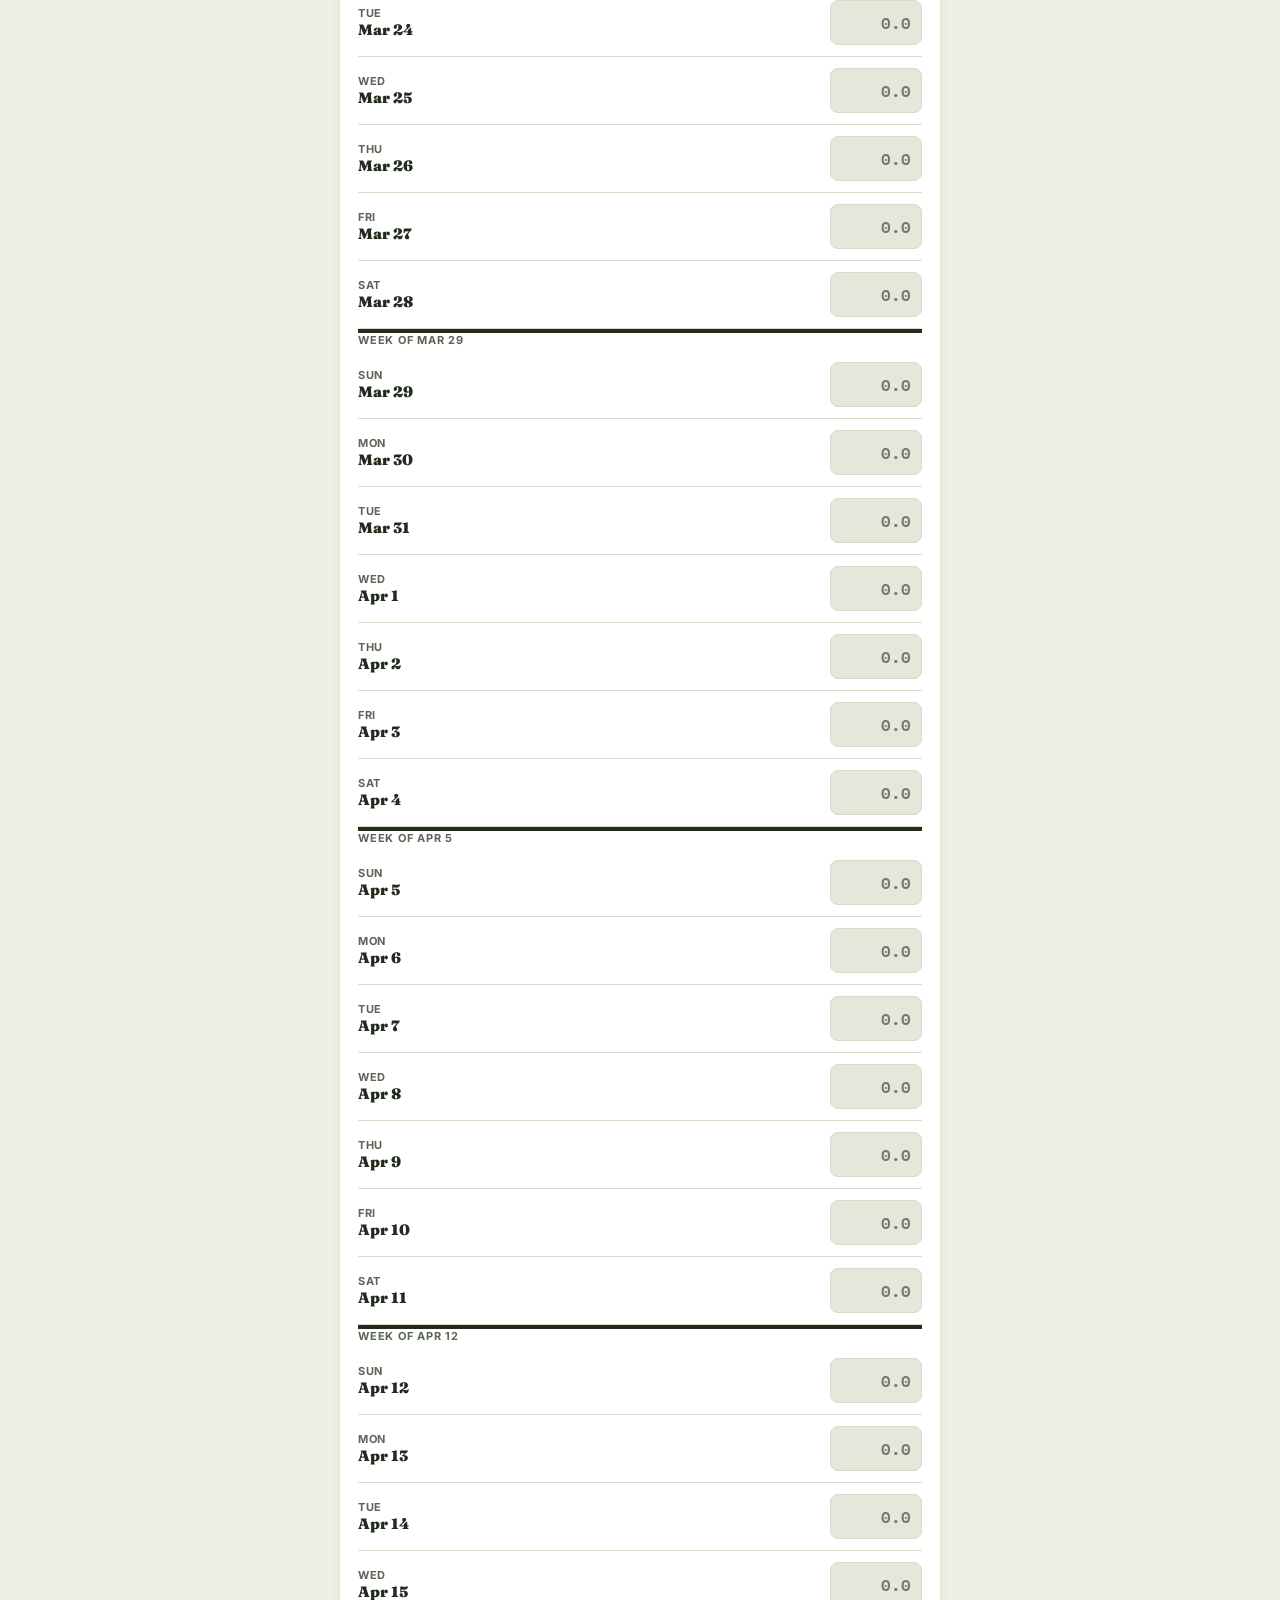
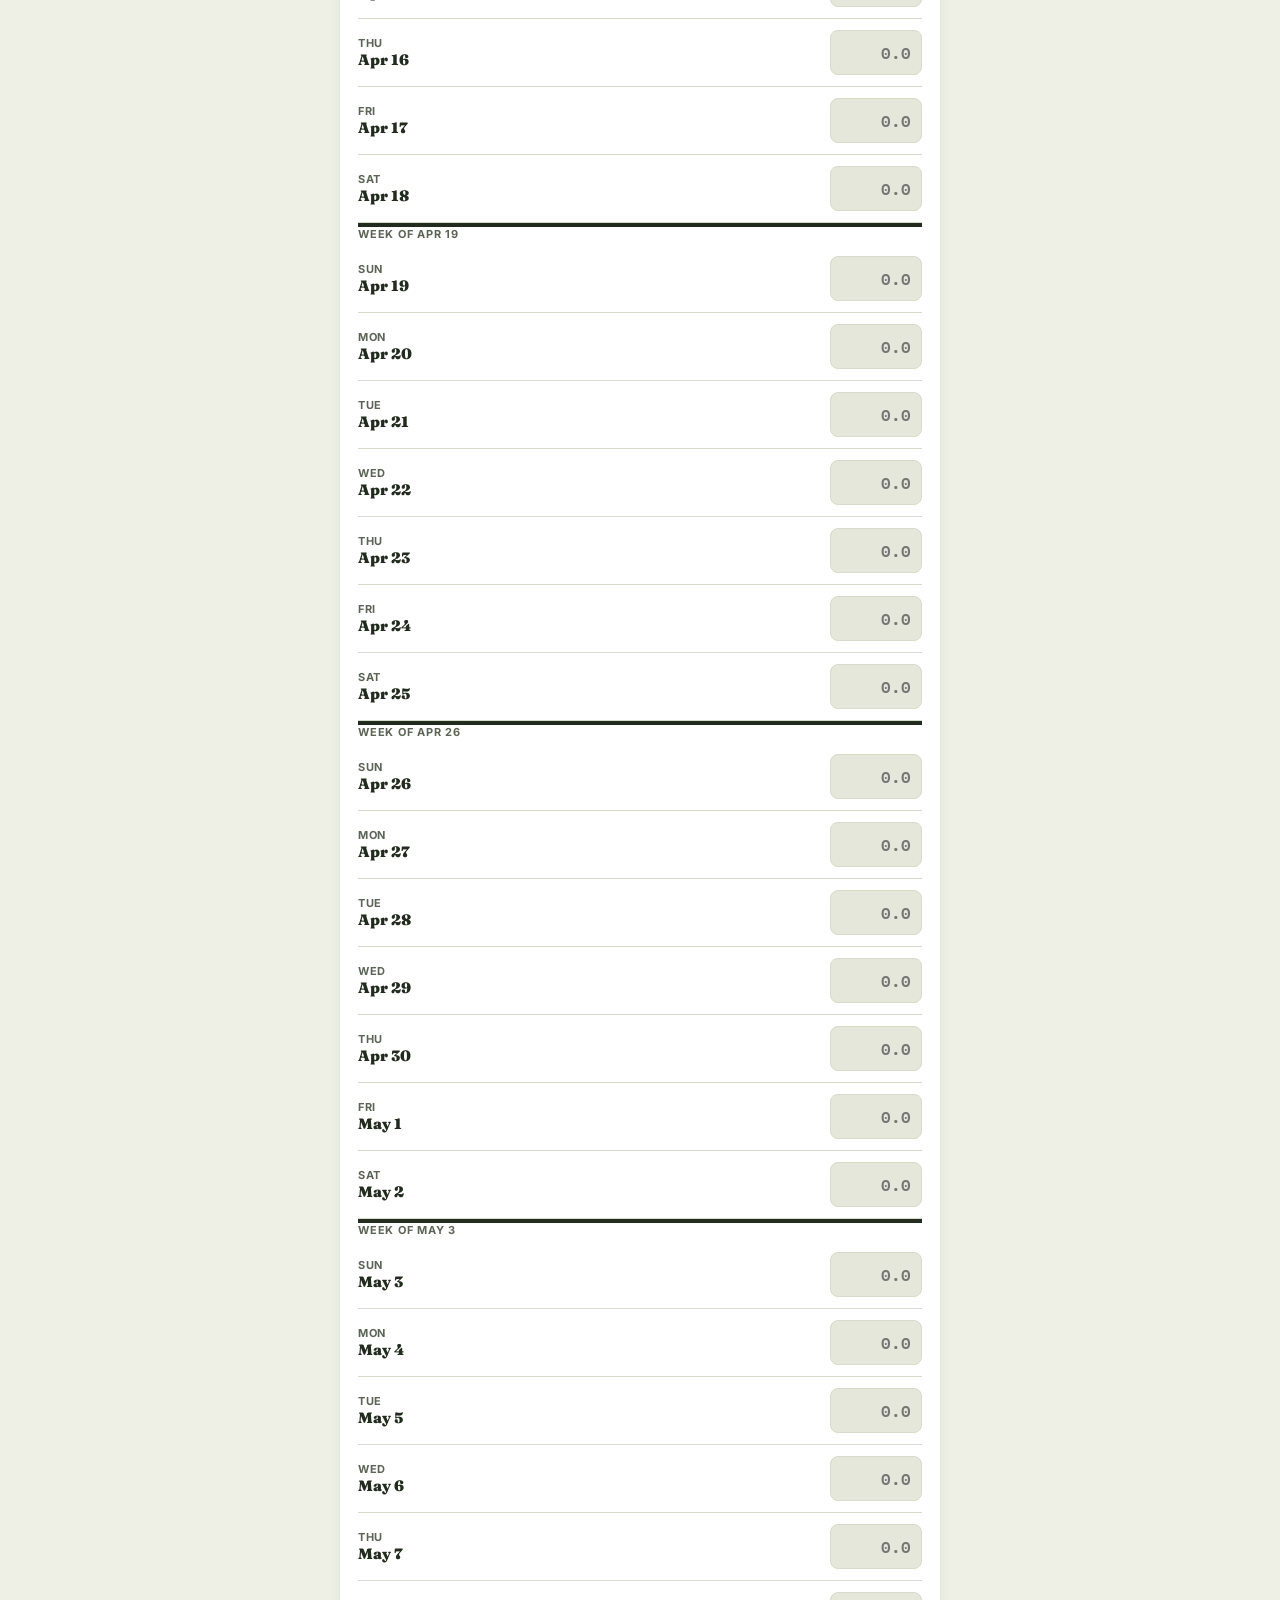
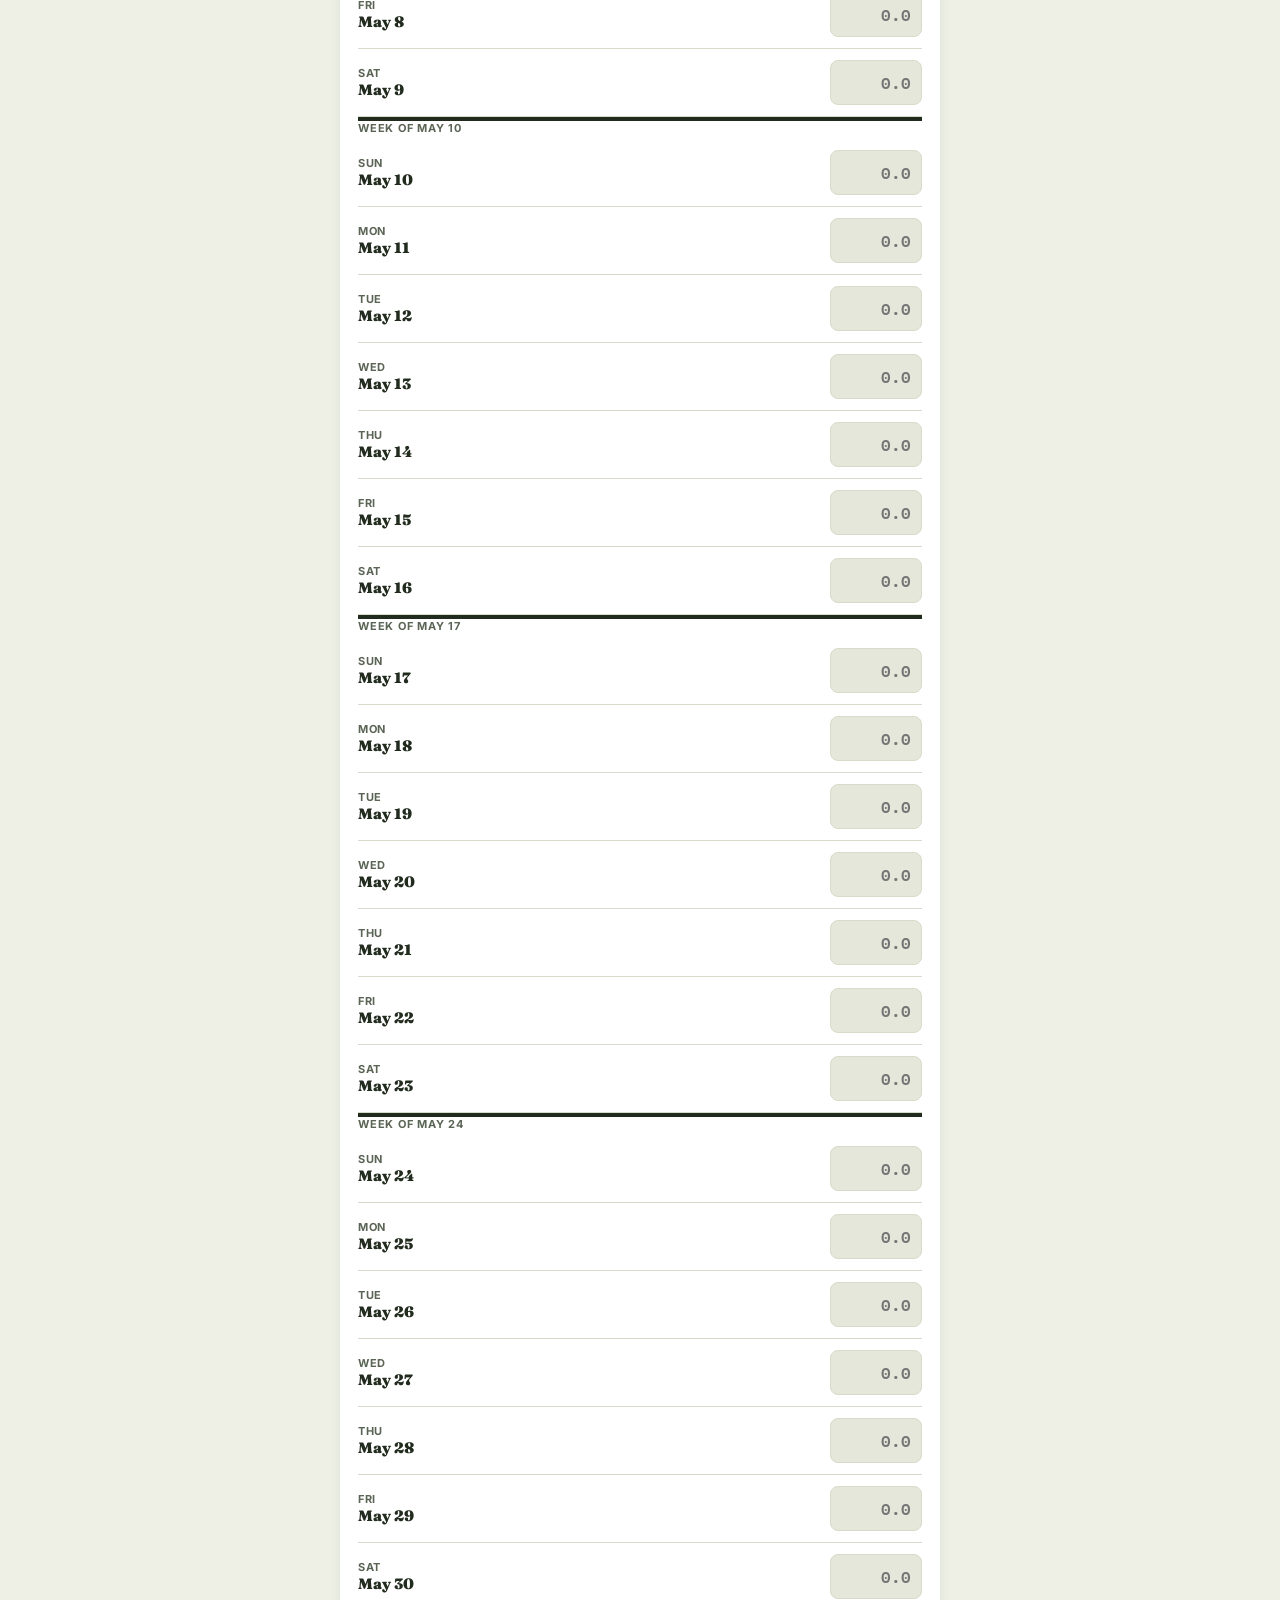
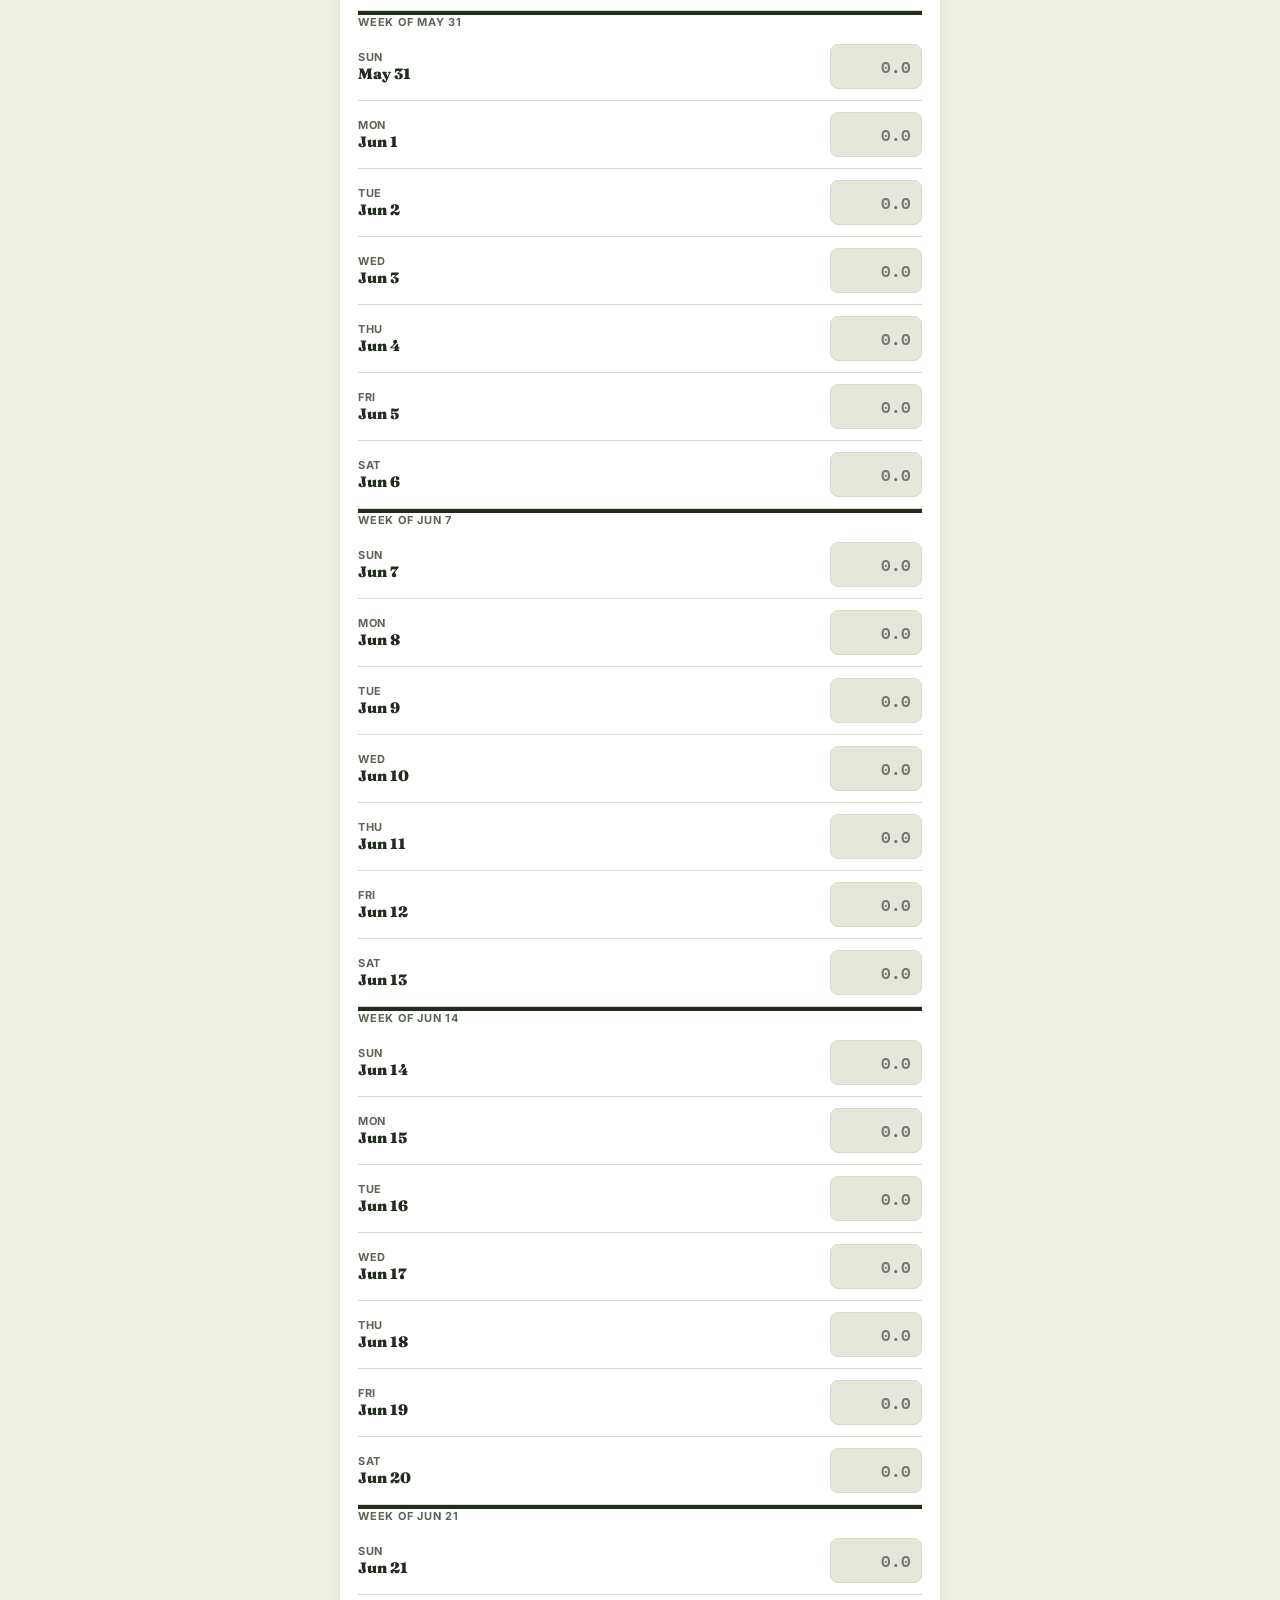
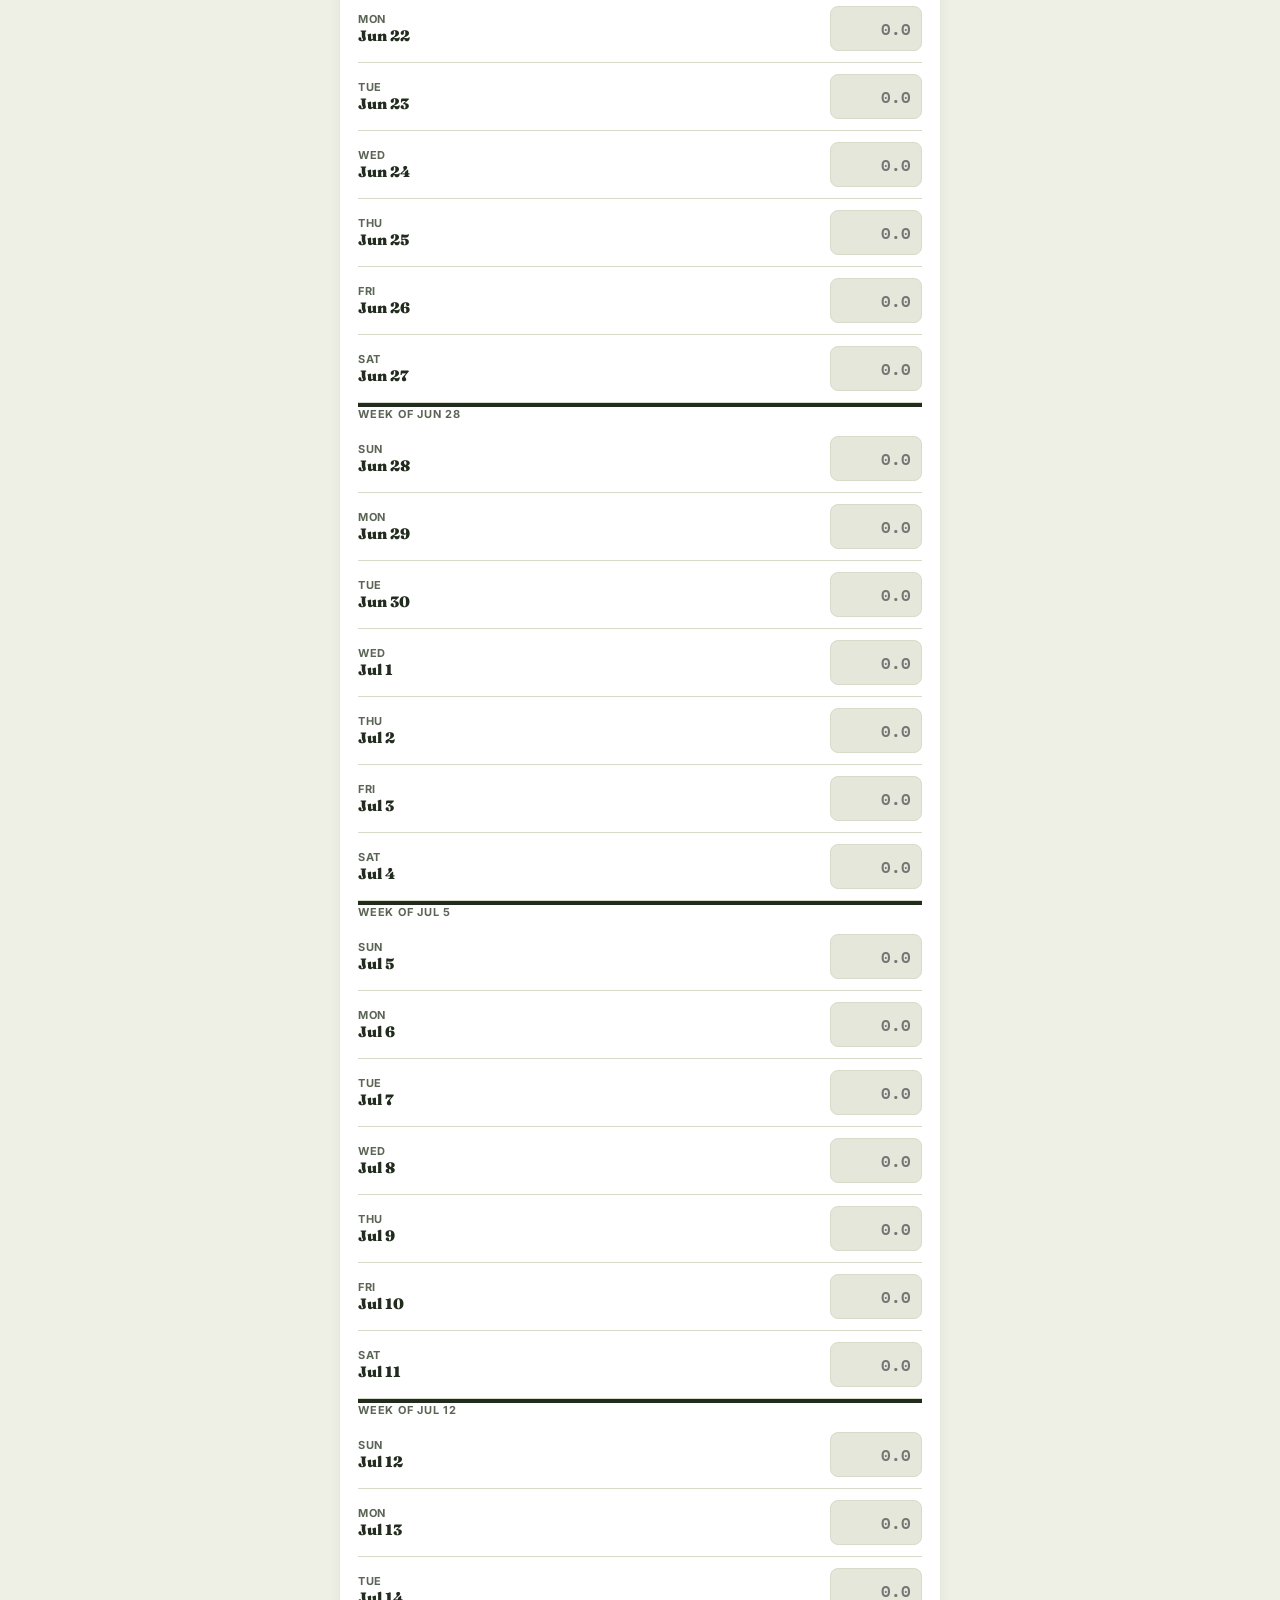
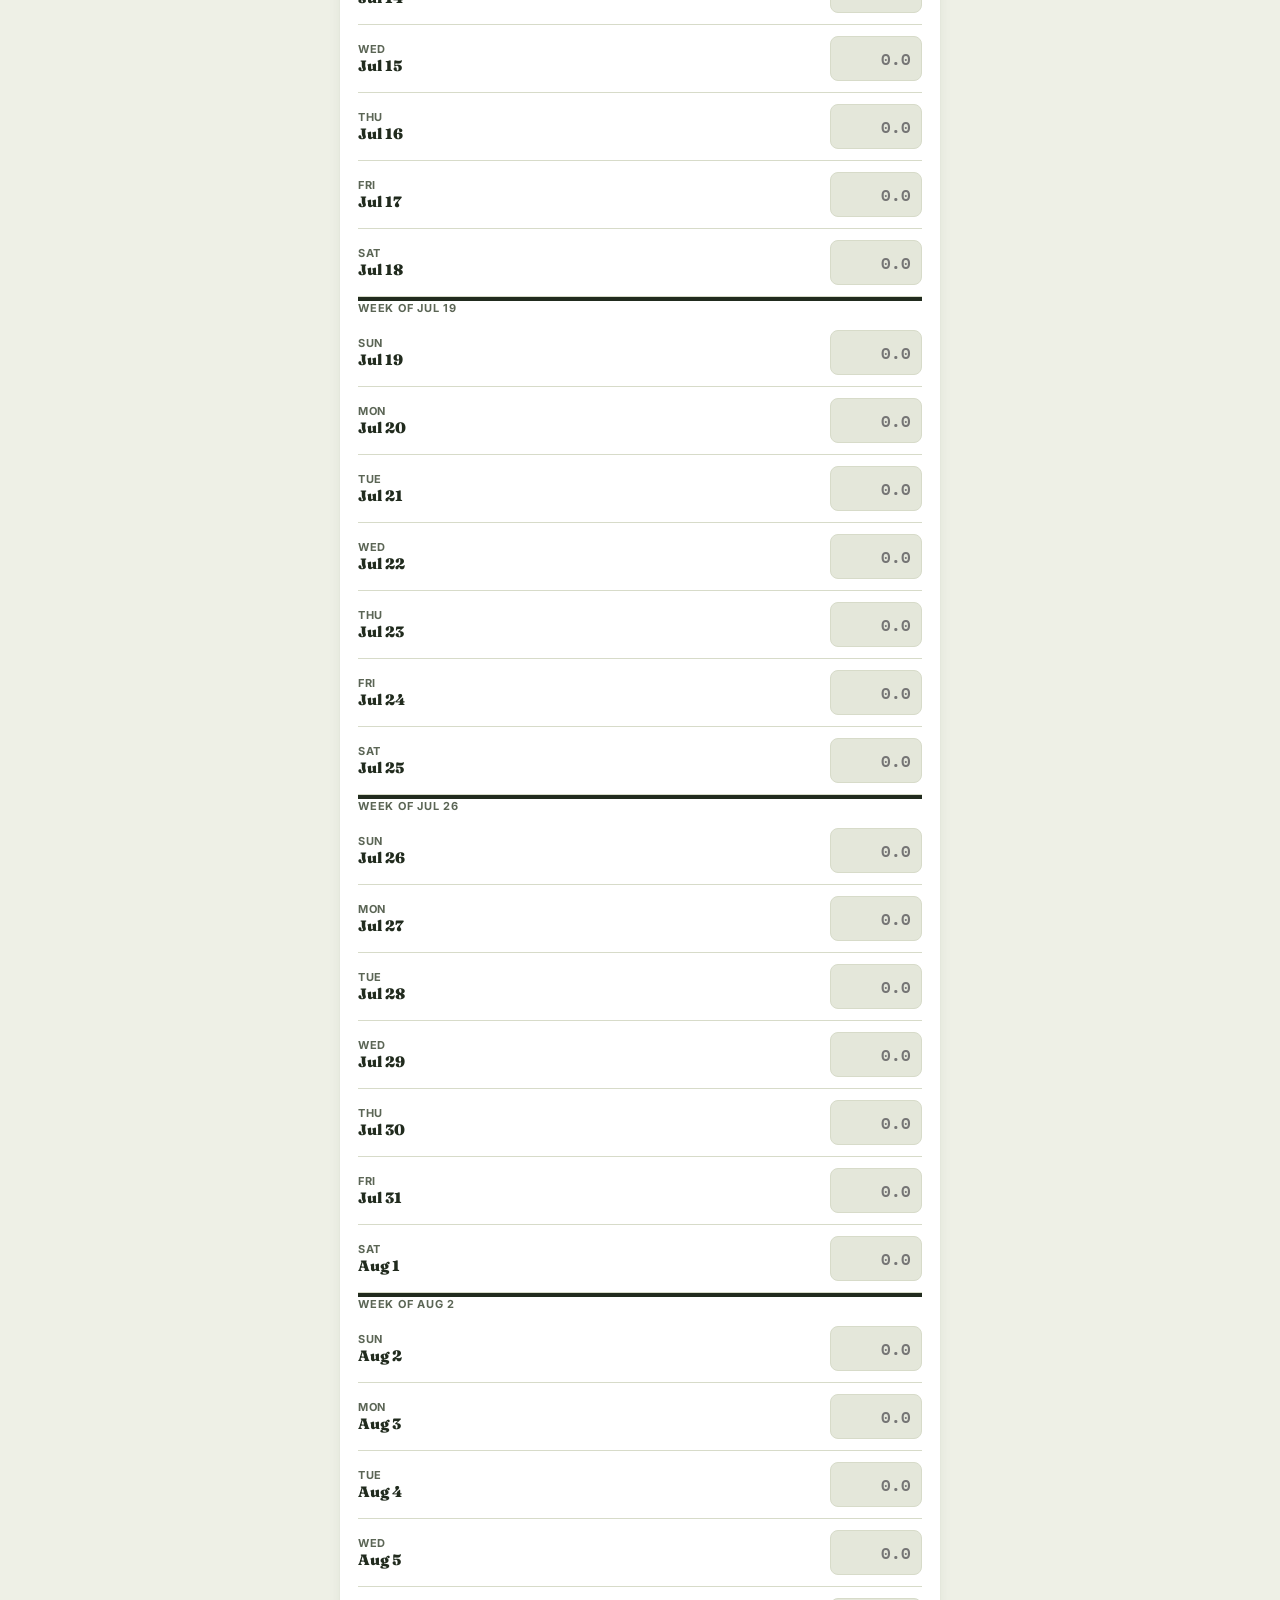
==== commit 2f878198: "Add files via upload" ====
--- a/index.html
+++ b/index.html
@@ -28,6 +28,7 @@
 
 <main class="main-log">
   <section class="today-card" aria-labelledby="today-label">
+    <button type="button" class="jump-today-btn" id="jump-today-btn" aria-label="Jump to today in the list below">Jump to today</button>
     <p class="section-label" id="today-label">Today</p>
     <p class="today-date" id="today-date-display"></p>
     <div class="weight-input-row">
--- a/css/style.css
+++ b/css/style.css
@@ -43,6 +43,11 @@
   padding-bottom: calc(64px + var(--safe-bottom));
 }
 
+body.log-page {
+  overflow-y: auto;
+  overflow-x: hidden;
+}
+
 @media (prefers-reduced-motion: reduce) {
   * { animation-duration: 0.01ms !important; transition-duration: 0.01ms !important; }
 }
@@ -164,10 +169,27 @@
 
 main {
   flex: 1;
+  min-height: 0;
   padding: 18px 20px 32px;
   max-width: 640px;
   width: 100%;
   margin: 0 auto;
+}
+
+.main-log {
+  display: flex;
+  flex-direction: column;
+  min-height: 0;
+}
+
+.log-days-card {
+  display: flex;
+  flex-direction: column;
+  min-height: 0;
+}
+
+.log-days-card .day-list {
+  margin-bottom: 0;
 }
 
 /* ---------- Cards ---------- */
@@ -206,6 +228,21 @@
   margin-bottom: 0;
 }
 
+.section-head--year {
+  margin-bottom: 10px;
+}
+
+.year-select {
+  border: 1px solid var(--line);
+  background: var(--surface);
+  color: var(--ink-soft);
+  font-family: 'IBM Plex Mono', monospace;
+  font-size: 12px;
+  font-weight: 600;
+  border-radius: 8px;
+  padding: 6px 8px;
+}
+
 .panel-toggle {
   border: 1px solid var(--line);
   background: var(--surface);
@@ -230,11 +267,39 @@
 /* ---------- Today entry ---------- */
 
 .today-card {
+  position: relative;
   background: var(--pine-deep);
   color: #f3f5ec;
   border-radius: var(--radius);
   padding: 20px;
   box-shadow: var(--shadow);
+}
+
+.jump-today-btn {
+  position: absolute;
+  top: 16px;
+  right: 16px;
+  padding: 7px 12px;
+  font-family: 'Inter', sans-serif;
+  font-size: 12px;
+  font-weight: 600;
+  color: #f3f5ec;
+  background: rgba(255,255,255,0.12);
+  border: 1px solid rgba(255,255,255,0.28);
+  border-radius: 999px;
+  cursor: pointer;
+  -webkit-tap-highlight-color: transparent;
+}
+
+.jump-today-btn:active {
+  background: rgba(255,255,255,0.22);
+}
+
+/* Keep the quick-entry card visible while browsing the day list. */
+body.log-page .today-card {
+  position: sticky;
+  top: calc(8px + var(--safe-top));
+  z-index: 6;
 }
 
 .today-card .section-label { color: #b9cabc; }
